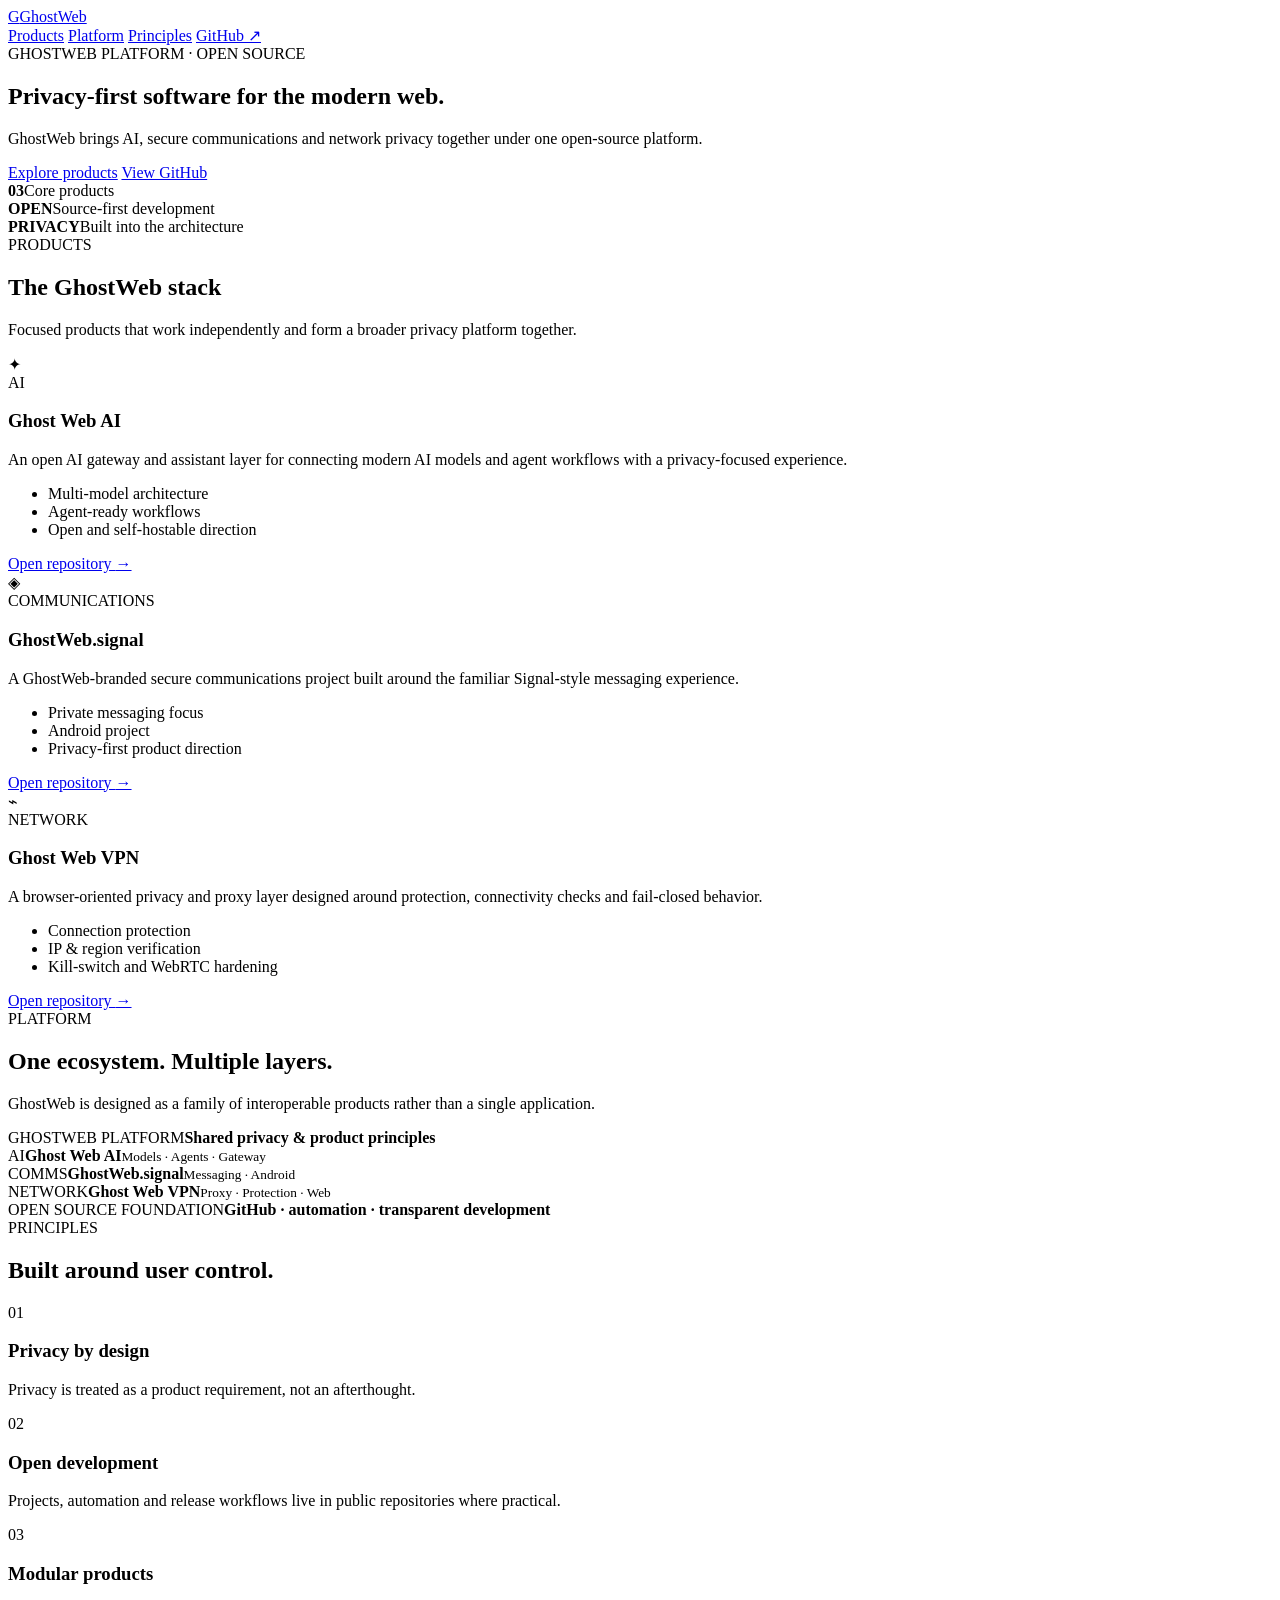
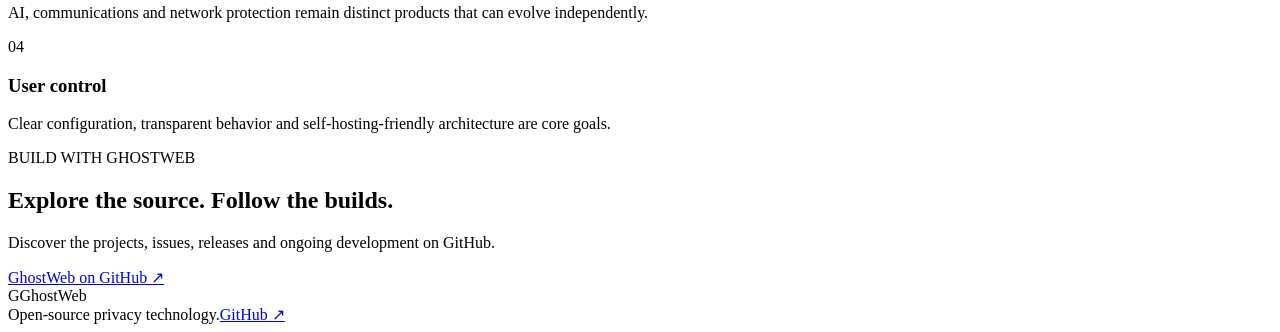
==== index.html @ 5d89473d "Create GhostWeb platform landing page" ====
<!doctype html>
<html lang="en">
<head>
  <meta charset="utf-8">
  <meta name="viewport" content="width=device-width, initial-scale=1">
  <meta name="description" content="GhostWeb — privacy-first open source software across AI, secure communications and network protection.">
  <meta name="theme-color" content="#080a0f">
  <title>GhostWeb — Privacy-first software</title>
  <link rel="stylesheet" href="styles.css">
</head>
<body>
  <header class="nav">
    <a class="brand" href="#top" aria-label="GhostWeb home"><span class="mark">G</span><span>GhostWeb</span></a>
    <nav>
      <a href="#products">Products</a>
      <a href="#platform">Platform</a>
      <a href="#principles">Principles</a>
      <a class="nav-cta" href="https://github.com/GhostWebEnterprise">GitHub ↗</a>
    </nav>
  </header>

  <main id="top">
    <section class="hero">
      <div class="eyebrow">GHOSTWEB PLATFORM · OPEN SOURCE</div>
      <h1>Privacy-first software for the <span>modern web.</span></h1>
      <p class="hero-copy">GhostWeb brings AI, secure communications and network privacy together under one open-source platform.</p>
      <div class="actions">
        <a class="button primary" href="#products">Explore products</a>
        <a class="button secondary" href="https://github.com/GhostWebEnterprise">View GitHub</a>
      </div>
      <div class="hero-grid">
        <div><strong>03</strong><span>Core products</span></div>
        <div><strong>OPEN</strong><span>Source-first development</span></div>
        <div><strong>PRIVACY</strong><span>Built into the architecture</span></div>
      </div>
    </section>

    <section id="products" class="section">
      <div class="section-head"><div><div class="eyebrow">PRODUCTS</div><h2>The GhostWeb stack</h2></div><p>Focused products that work independently and form a broader privacy platform together.</p></div>
      <div class="cards">
        <article class="card ai">
          <div class="icon">✦</div><div class="tag">AI</div>
          <h3>Ghost Web AI</h3>
          <p>An open AI gateway and assistant layer for connecting modern AI models and agent workflows with a privacy-focused experience.</p>
          <ul><li>Multi-model architecture</li><li>Agent-ready workflows</li><li>Open and self-hostable direction</li></ul>
          <a href="https://github.com/GhostWebEnterprise/ghost-web-ai">Open repository <span>→</span></a>
        </article>
        <article class="card signal">
          <div class="icon">◈</div><div class="tag">COMMUNICATIONS</div>
          <h3>GhostWeb.signal</h3>
          <p>A GhostWeb-branded secure communications project built around the familiar Signal-style messaging experience.</p>
          <ul><li>Private messaging focus</li><li>Android project</li><li>Privacy-first product direction</li></ul>
          <a href="https://github.com/GhostWebEnterprise/ghostweb.signal">Open repository <span>→</span></a>
        </article>
        <article class="card vpn">
          <div class="icon">⌁</div><div class="tag">NETWORK</div>
          <h3>Ghost Web VPN</h3>
          <p>A browser-oriented privacy and proxy layer designed around protection, connectivity checks and fail-closed behavior.</p>
          <ul><li>Connection protection</li><li>IP & region verification</li><li>Kill-switch and WebRTC hardening</li></ul>
          <a href="https://github.com/GhostWebEnterprise/ghost-web-vpn">Open repository <span>→</span></a>
        </article>
      </div>
    </section>

    <section id="platform" class="section platform">
      <div class="section-head"><div><div class="eyebrow">PLATFORM</div><h2>One ecosystem. Multiple layers.</h2></div><p>GhostWeb is designed as a family of interoperable products rather than a single application.</p></div>
      <div class="architecture">
        <div class="layer top"><span>GHOSTWEB PLATFORM</span><b>Shared privacy & product principles</b></div>
        <div class="connector"></div>
        <div class="layer-row">
          <div class="layer"><span>AI</span><b>Ghost Web AI</b><small>Models · Agents · Gateway</small></div>
          <div class="layer"><span>COMMS</span><b>GhostWeb.signal</b><small>Messaging · Android</small></div>
          <div class="layer"><span>NETWORK</span><b>Ghost Web VPN</b><small>Proxy · Protection · Web</small></div>
        </div>
        <div class="connector"></div>
        <div class="foundation"><span>OPEN SOURCE FOUNDATION</span><b>GitHub · automation · transparent development</b></div>
      </div>
    </section>

    <section id="principles" class="section principles">
      <div class="section-head"><div><div class="eyebrow">PRINCIPLES</div><h2>Built around user control.</h2></div></div>
      <div class="principle-grid">
        <div><span>01</span><h3>Privacy by design</h3><p>Privacy is treated as a product requirement, not an afterthought.</p></div>
        <div><span>02</span><h3>Open development</h3><p>Projects, automation and release workflows live in public repositories where practical.</p></div>
        <div><span>03</span><h3>Modular products</h3><p>AI, communications and network protection remain distinct products that can evolve independently.</p></div>
        <div><span>04</span><h3>User control</h3><p>Clear configuration, transparent behavior and self-hosting-friendly architecture are core goals.</p></div>
      </div>
    </section>

    <section class="cta">
      <div><div class="eyebrow">BUILD WITH GHOSTWEB</div><h2>Explore the source. Follow the builds.</h2><p>Discover the projects, issues, releases and ongoing development on GitHub.</p></div>
      <a class="button primary" href="https://github.com/GhostWebEnterprise">GhostWeb on GitHub ↗</a>
    </section>
  </main>

  <footer><div class="brand"><span class="mark">G</span><span>GhostWeb</span></div><span>Open-source privacy technology.</span><a href="https://github.com/GhostWebEnterprise">GitHub ↗</a></footer>
  <script src="app.js"></script>
</body>
</html>
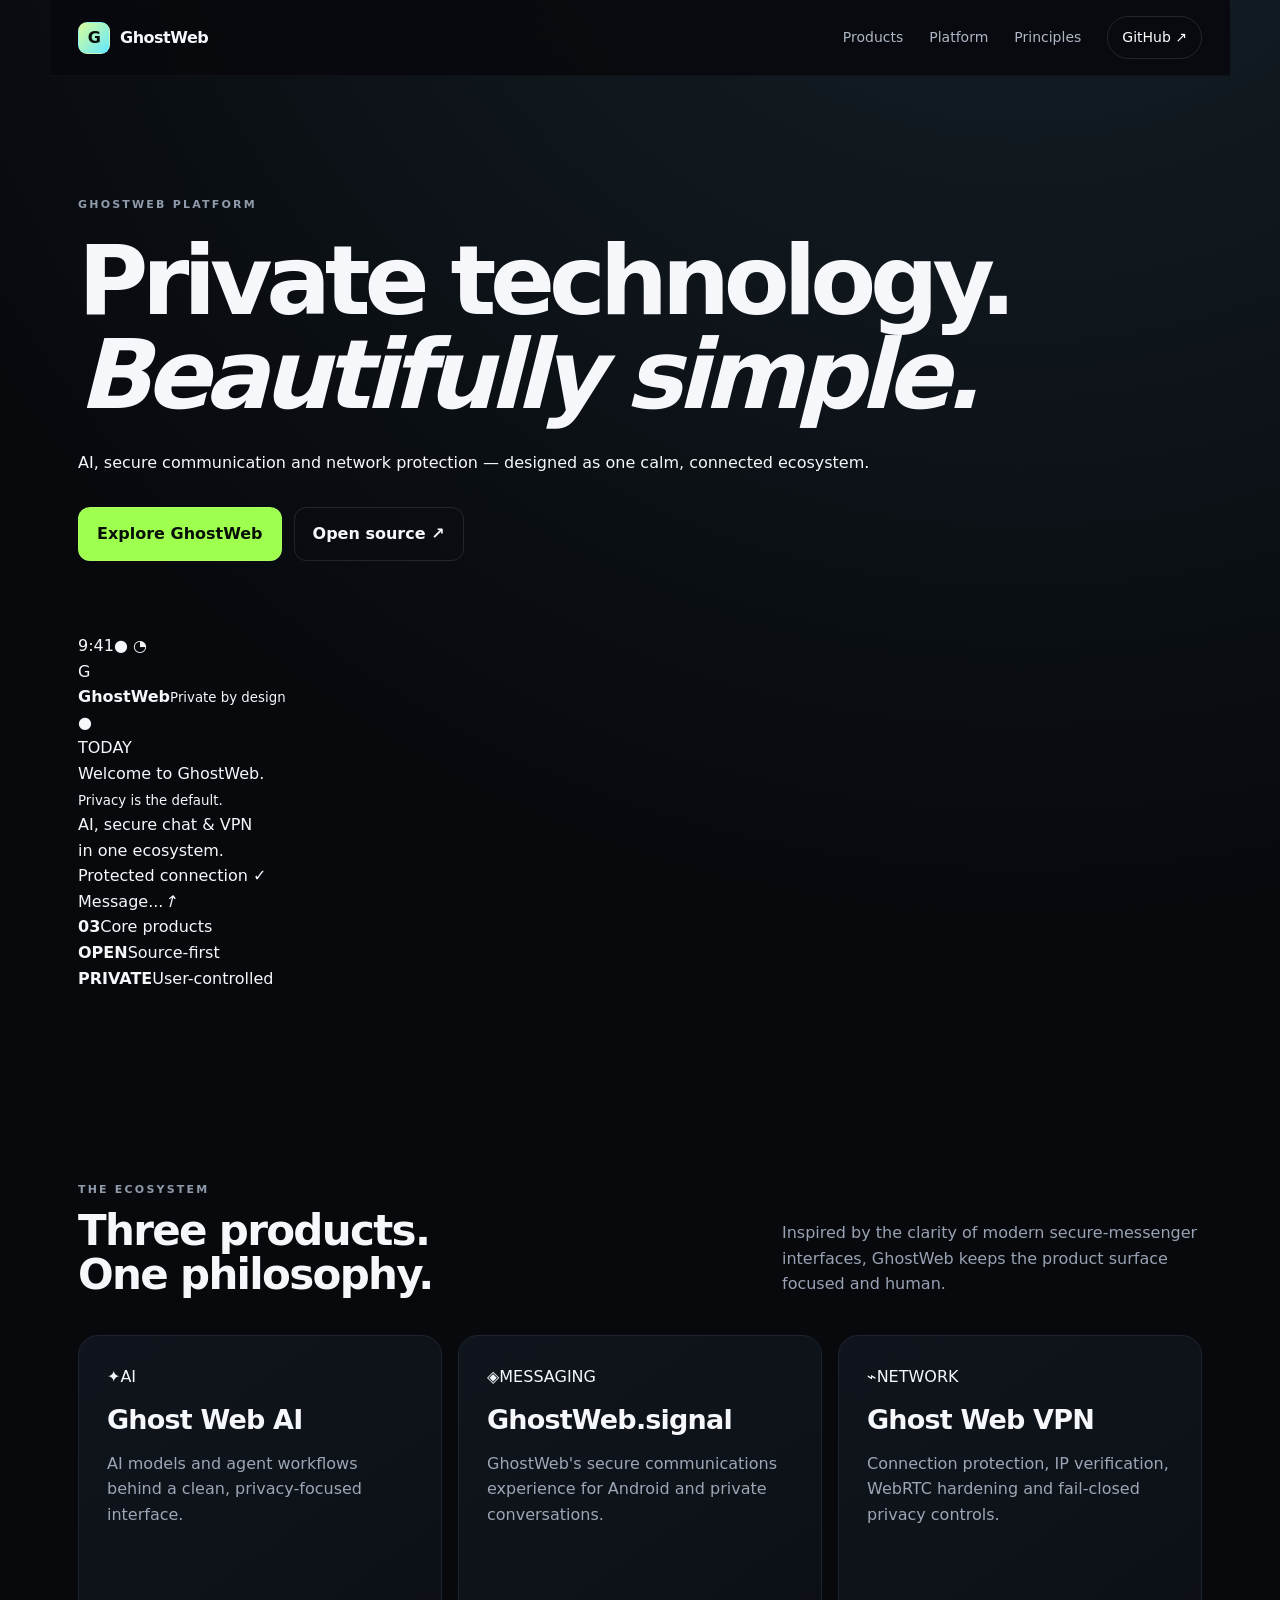
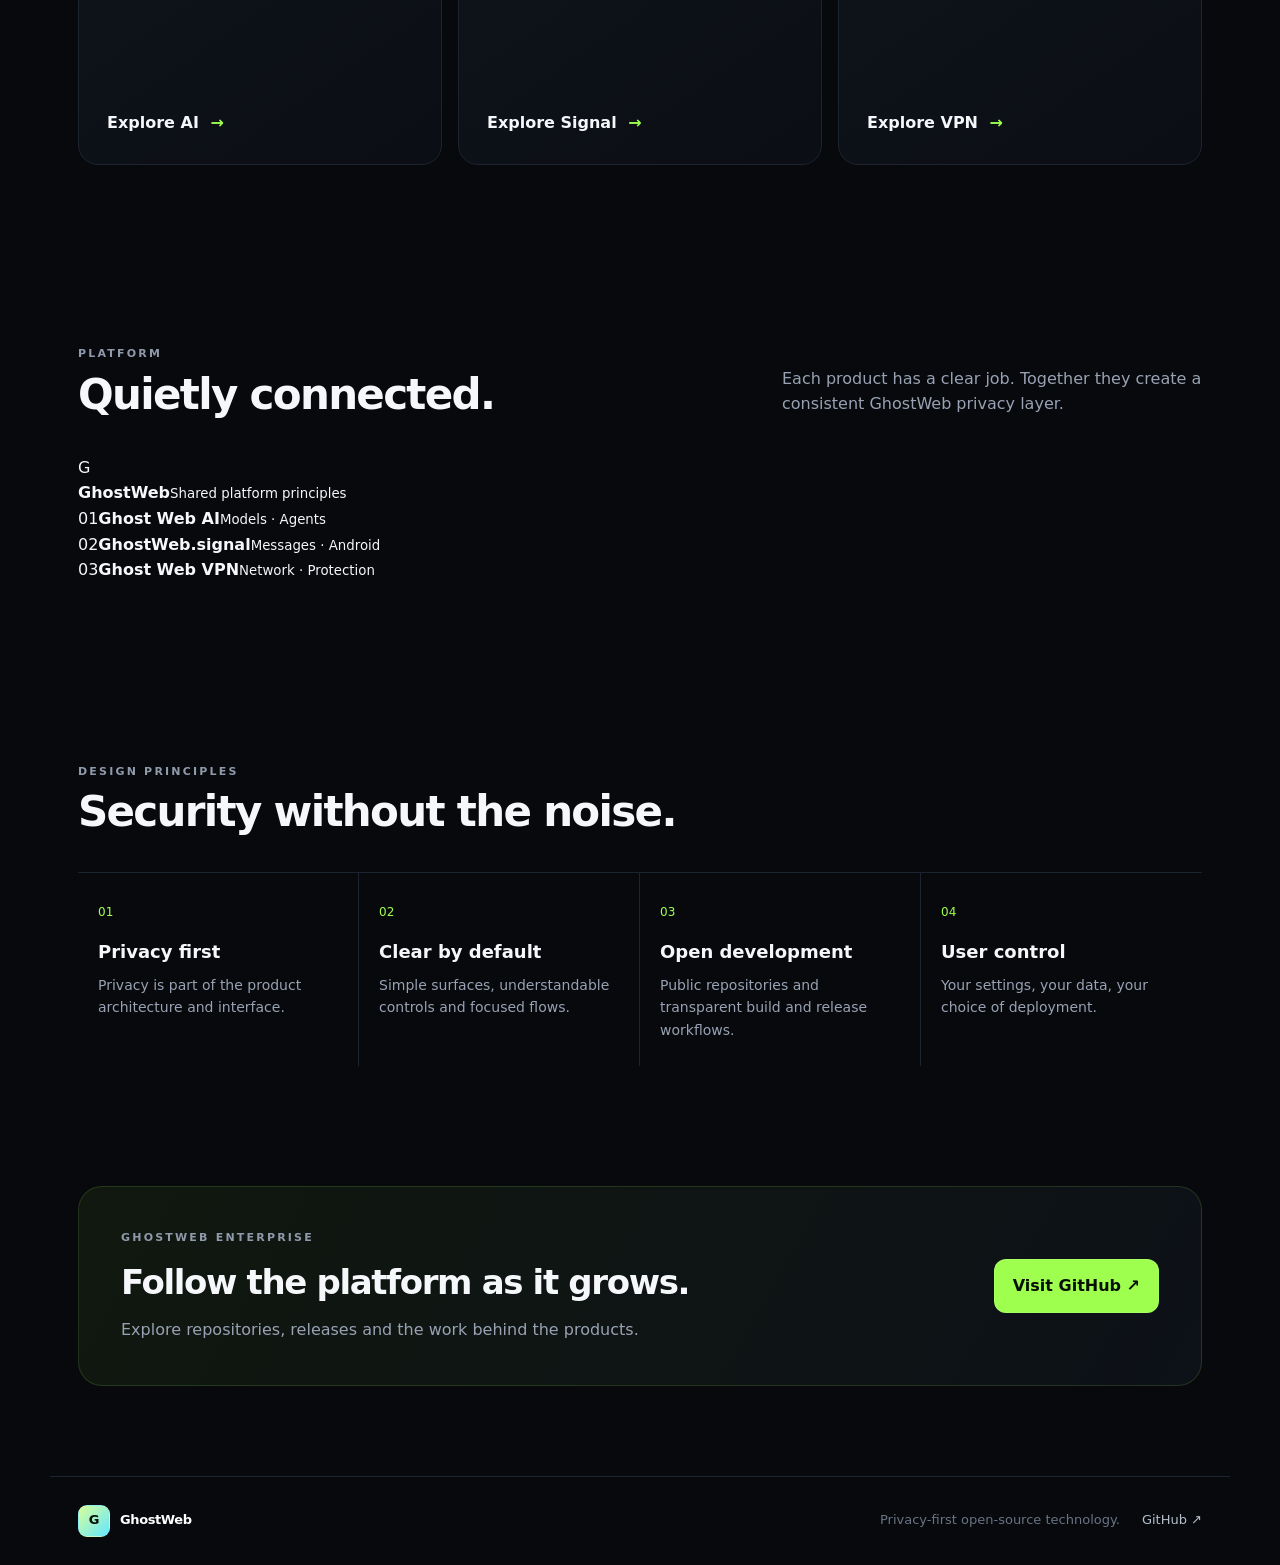
==== commit 6bc6b8fd: "Redesign GhostWeb site with Photon-inspired messenger aesthetic" ====
--- a/index.html
+++ b/index.html
@@ -1,99 +1,27 @@
 <!doctype html>
 <html lang="en">
 <head>
-  <meta charset="utf-8">
-  <meta name="viewport" content="width=device-width, initial-scale=1">
-  <meta name="description" content="GhostWeb — privacy-first open source software across AI, secure communications and network protection.">
-  <meta name="theme-color" content="#080a0f">
-  <title>GhostWeb — Privacy-first software</title>
-  <link rel="stylesheet" href="styles.css">
+<meta charset="utf-8"><meta name="viewport" content="width=device-width,initial-scale=1">
+<meta name="description" content="GhostWeb — a privacy-first platform for AI, secure communications and network protection.">
+<meta name="theme-color" content="#08080c"><title>GhostWeb — Privacy, connected.</title><link rel="stylesheet" href="styles.css">
 </head>
 <body>
-  <header class="nav">
-    <a class="brand" href="#top" aria-label="GhostWeb home"><span class="mark">G</span><span>GhostWeb</span></a>
-    <nav>
-      <a href="#products">Products</a>
-      <a href="#platform">Platform</a>
-      <a href="#principles">Principles</a>
-      <a class="nav-cta" href="https://github.com/GhostWebEnterprise">GitHub ↗</a>
-    </nav>
-  </header>
-
-  <main id="top">
-    <section class="hero">
-      <div class="eyebrow">GHOSTWEB PLATFORM · OPEN SOURCE</div>
-      <h1>Privacy-first software for the <span>modern web.</span></h1>
-      <p class="hero-copy">GhostWeb brings AI, secure communications and network privacy together under one open-source platform.</p>
-      <div class="actions">
-        <a class="button primary" href="#products">Explore products</a>
-        <a class="button secondary" href="https://github.com/GhostWebEnterprise">View GitHub</a>
-      </div>
-      <div class="hero-grid">
-        <div><strong>03</strong><span>Core products</span></div>
-        <div><strong>OPEN</strong><span>Source-first development</span></div>
-        <div><strong>PRIVACY</strong><span>Built into the architecture</span></div>
-      </div>
-    </section>
-
-    <section id="products" class="section">
-      <div class="section-head"><div><div class="eyebrow">PRODUCTS</div><h2>The GhostWeb stack</h2></div><p>Focused products that work independently and form a broader privacy platform together.</p></div>
-      <div class="cards">
-        <article class="card ai">
-          <div class="icon">✦</div><div class="tag">AI</div>
-          <h3>Ghost Web AI</h3>
-          <p>An open AI gateway and assistant layer for connecting modern AI models and agent workflows with a privacy-focused experience.</p>
-          <ul><li>Multi-model architecture</li><li>Agent-ready workflows</li><li>Open and self-hostable direction</li></ul>
-          <a href="https://github.com/GhostWebEnterprise/ghost-web-ai">Open repository <span>→</span></a>
-        </article>
-        <article class="card signal">
-          <div class="icon">◈</div><div class="tag">COMMUNICATIONS</div>
-          <h3>GhostWeb.signal</h3>
-          <p>A GhostWeb-branded secure communications project built around the familiar Signal-style messaging experience.</p>
-          <ul><li>Private messaging focus</li><li>Android project</li><li>Privacy-first product direction</li></ul>
-          <a href="https://github.com/GhostWebEnterprise/ghostweb.signal">Open repository <span>→</span></a>
-        </article>
-        <article class="card vpn">
-          <div class="icon">⌁</div><div class="tag">NETWORK</div>
-          <h3>Ghost Web VPN</h3>
-          <p>A browser-oriented privacy and proxy layer designed around protection, connectivity checks and fail-closed behavior.</p>
-          <ul><li>Connection protection</li><li>IP & region verification</li><li>Kill-switch and WebRTC hardening</li></ul>
-          <a href="https://github.com/GhostWebEnterprise/ghost-web-vpn">Open repository <span>→</span></a>
-        </article>
-      </div>
-    </section>
-
-    <section id="platform" class="section platform">
-      <div class="section-head"><div><div class="eyebrow">PLATFORM</div><h2>One ecosystem. Multiple layers.</h2></div><p>GhostWeb is designed as a family of interoperable products rather than a single application.</p></div>
-      <div class="architecture">
-        <div class="layer top"><span>GHOSTWEB PLATFORM</span><b>Shared privacy & product principles</b></div>
-        <div class="connector"></div>
-        <div class="layer-row">
-          <div class="layer"><span>AI</span><b>Ghost Web AI</b><small>Models · Agents · Gateway</small></div>
-          <div class="layer"><span>COMMS</span><b>GhostWeb.signal</b><small>Messaging · Android</small></div>
-          <div class="layer"><span>NETWORK</span><b>Ghost Web VPN</b><small>Proxy · Protection · Web</small></div>
-        </div>
-        <div class="connector"></div>
-        <div class="foundation"><span>OPEN SOURCE FOUNDATION</span><b>GitHub · automation · transparent development</b></div>
-      </div>
-    </section>
-
-    <section id="principles" class="section principles">
-      <div class="section-head"><div><div class="eyebrow">PRINCIPLES</div><h2>Built around user control.</h2></div></div>
-      <div class="principle-grid">
-        <div><span>01</span><h3>Privacy by design</h3><p>Privacy is treated as a product requirement, not an afterthought.</p></div>
-        <div><span>02</span><h3>Open development</h3><p>Projects, automation and release workflows live in public repositories where practical.</p></div>
-        <div><span>03</span><h3>Modular products</h3><p>AI, communications and network protection remain distinct products that can evolve independently.</p></div>
-        <div><span>04</span><h3>User control</h3><p>Clear configuration, transparent behavior and self-hosting-friendly architecture are core goals.</p></div>
-      </div>
-    </section>
-
-    <section class="cta">
-      <div><div class="eyebrow">BUILD WITH GHOSTWEB</div><h2>Explore the source. Follow the builds.</h2><p>Discover the projects, issues, releases and ongoing development on GitHub.</p></div>
-      <a class="button primary" href="https://github.com/GhostWebEnterprise">GhostWeb on GitHub ↗</a>
-    </section>
-  </main>
-
-  <footer><div class="brand"><span class="mark">G</span><span>GhostWeb</span></div><span>Open-source privacy technology.</span><a href="https://github.com/GhostWebEnterprise">GitHub ↗</a></footer>
-  <script src="app.js"></script>
-</body>
-</html>+<header class="nav"><a class="brand" href="#top"><span class="mark">G</span><span>GhostWeb</span></a><nav><a href="#products">Products</a><a href="#platform">Platform</a><a href="#principles">Principles</a><a class="nav-cta" href="https://github.com/GhostWebEnterprise">GitHub ↗</a></nav></header>
+<main id="top">
+<section class="hero">
+<div class="hero-copy-wrap"><div class="eyebrow">GHOSTWEB PLATFORM</div><h1>Private technology.<br><em>Beautifully simple.</em></h1><p>AI, secure communication and network protection — designed as one calm, connected ecosystem.</p><div class="actions"><a class="button primary" href="#products">Explore GhostWeb</a><a class="button ghost" href="https://github.com/GhostWebEnterprise">Open source ↗</a></div></div>
+<div class="phone-scene" aria-label="GhostWeb product preview"><div class="glow"></div><div class="phone"><div class="phone-top"><span>9:41</span><span>● ◔</span></div><div class="profile"><div class="avatar">G</div><div><b>GhostWeb</b><small>Private by design</small></div><span class="online">●</span></div><div class="chat-label">TODAY</div><div class="bubble incoming">Welcome to GhostWeb.<br><small>Privacy is the default.</small></div><div class="bubble outgoing">AI, secure chat & VPN<br>in one ecosystem.</div><div class="bubble incoming compact">Protected connection <b>✓</b></div><div class="composer"><span>Message...</span><i>↑</i></div></div></div>
+<div class="hero-metrics"><div><b>03</b><span>Core products</span></div><div><b>OPEN</b><span>Source-first</span></div><div><b>PRIVATE</b><span>User-controlled</span></div></div>
+</section>
+<section id="products" class="section"><div class="section-head"><div><div class="eyebrow">THE ECOSYSTEM</div><h2>Three products.<br>One philosophy.</h2></div><p>Inspired by the clarity of modern secure-messenger interfaces, GhostWeb keeps the product surface focused and human.</p></div>
+<div class="cards">
+<article class="card"><div class="card-top"><span class="product-icon ai">✦</span><span class="status">AI</span></div><h3>Ghost Web AI</h3><p>AI models and agent workflows behind a clean, privacy-focused interface.</p><a href="https://github.com/GhostWebEnterprise/ghost-web-ai">Explore AI <span>→</span></a></article>
+<article class="card"><div class="card-top"><span class="product-icon signal">◈</span><span class="status">MESSAGING</span></div><h3>GhostWeb.signal</h3><p>GhostWeb's secure communications experience for Android and private conversations.</p><a href="https://github.com/GhostWebEnterprise/ghostweb.signal">Explore Signal <span>→</span></a></article>
+<article class="card"><div class="card-top"><span class="product-icon vpn">⌁</span><span class="status">NETWORK</span></div><h3>Ghost Web VPN</h3><p>Connection protection, IP verification, WebRTC hardening and fail-closed privacy controls.</p><a href="https://github.com/GhostWebEnterprise/ghost-web-vpn">Explore VPN <span>→</span></a></article>
+</div></section>
+<section id="platform" class="section platform"><div class="section-head"><div><div class="eyebrow">PLATFORM</div><h2>Quietly connected.</h2></div><p>Each product has a clear job. Together they create a consistent GhostWeb privacy layer.</p></div>
+<div class="platform-board"><div class="platform-core"><span class="core-mark">G</span><div><b>GhostWeb</b><small>Shared platform principles</small></div></div><div class="platform-lines"><div></div><div></div><div></div></div><div class="platform-products"><div><span>01</span><b>Ghost Web AI</b><small>Models · Agents</small></div><div><span>02</span><b>GhostWeb.signal</b><small>Messages · Android</small></div><div><span>03</span><b>Ghost Web VPN</b><small>Network · Protection</small></div></div></div></section>
+<section id="principles" class="section principles"><div class="section-head"><div><div class="eyebrow">DESIGN PRINCIPLES</div><h2>Security without the noise.</h2></div></div><div class="principle-grid"><div><span>01</span><h3>Privacy first</h3><p>Privacy is part of the product architecture and interface.</p></div><div><span>02</span><h3>Clear by default</h3><p>Simple surfaces, understandable controls and focused flows.</p></div><div><span>03</span><h3>Open development</h3><p>Public repositories and transparent build and release workflows.</p></div><div><span>04</span><h3>User control</h3><p>Your settings, your data, your choice of deployment.</p></div></div></section>
+<section class="cta"><div><div class="eyebrow">GHOSTWEB ENTERPRISE</div><h2>Follow the platform as it grows.</h2><p>Explore repositories, releases and the work behind the products.</p></div><a class="button primary" href="https://github.com/GhostWebEnterprise">Visit GitHub ↗</a></section>
+</main><footer><div class="brand"><span class="mark">G</span><span>GhostWeb</span></div><span>Privacy-first open-source technology.</span><a href="https://github.com/GhostWebEnterprise">GitHub ↗</a></footer><script src="app.js"></script>
+</body></html>
--- a/styles.css
+++ b/styles.css
@@ -0,0 +1 @@
+:root{--bg:#07090d;--panel:#0d1118;--line:#1c2430;--text:#f5f7fb;--muted:#98a2b3;--accent:#9eff4f;--accent2:#62d7ff}*{box-sizing:border-box}html{scroll-behavior:smooth}body{margin:0;background:radial-gradient(circle at 80% -10%,#17232b 0,transparent 34%),var(--bg);color:var(--text);font:16px/1.6 Inter,ui-sans-serif,system-ui,-apple-system,BlinkMacSystemFont,"Segoe UI",sans-serif}a{color:inherit;text-decoration:none}.nav{height:76px;display:flex;align-items:center;justify-content:space-between;max-width:1180px;margin:auto;padding:0 28px;position:sticky;top:0;z-index:10;background:#07090ddd;backdrop-filter:blur(18px);border-bottom:1px solid #ffffff08}.brand{display:flex;align-items:center;gap:10px;font-weight:800;letter-spacing:-.03em}.mark{width:32px;height:32px;display:grid;place-items:center;border:1px solid #ffffff22;border-radius:9px;background:linear-gradient(135deg,#d8ff9b,#63e6ff);color:#08100b;font-weight:900}nav{display:flex;gap:26px;align-items:center;font-size:14px;color:#aeb7c5}nav a:hover{color:#fff}.nav-cta{border:1px solid #ffffff1c;padding:9px 14px;border-radius:999px;color:#fff}.hero{max-width:1180px;margin:auto;padding:120px 28px 100px}.eyebrow{font-size:11px;letter-spacing:.2em;color:#8f9aaa;font-weight:800}.hero h1{font-size:clamp(52px,8vw,96px);line-height:.98;letter-spacing:-.065em;max-width:950px;margin:20px 0 28px}.hero h1 span{color:var(--accent)}.hero-copy{font-size:20px;color:var(--muted);max-width:680px}.actions{display:flex;gap:12px;margin:32px 0 72px;flex-wrap:wrap}.button{display:inline-flex;padding:13px 18px;border-radius:12px;font-weight:750;border:1px solid #ffffff1b}.primary{background:var(--accent);color:#071006}.secondary{background:#ffffff08}.hero-grid{display:grid;grid-template-columns:repeat(3,1fr);max-width:760px;border-top:1px solid var(--line);padding-top:22px}.hero-grid div{display:flex;flex-direction:column}.hero-grid strong{font-size:18px}.hero-grid span{color:#778191;font-size:12px;margin-top:3px}.section{max-width:1180px;margin:auto;padding:90px 28px}.section-head{display:flex;justify-content:space-between;gap:40px;align-items:end;margin-bottom:38px}.section-head h2{font-size:42px;line-height:1.05;letter-spacing:-.04em;margin:10px 0 0}.section-head p{color:var(--muted);max-width:420px;margin:0}.cards{display:grid;grid-template-columns:repeat(3,1fr);gap:16px}.card{padding:28px;border:1px solid var(--line);background:linear-gradient(145deg,#10151d,#0b0e14);border-radius:20px;min-height:430px;display:flex;flex-direction:column}.icon{font-size:25px;margin-bottom:30px}.tag{font-size:10px;letter-spacing:.16em;color:#798594;font-weight:800}.card h3{font-size:27px;margin:8px 0 10px;letter-spacing:-.03em}.card p{color:#9ca6b5;margin:0 0 20px}.card ul{padding-left:18px;color:#b6bfca;font-size:14px}.card li{margin:7px 0}.card a{margin-top:auto;font-weight:750}.card a span{color:var(--accent);margin-left:6px}.architecture{border:1px solid var(--line);border-radius:24px;padding:34px;background:#0a0d12}.layer,.foundation,.layer.top{border:1px solid #ffffff12;background:#10151d;border-radius:16px;padding:20px;display:flex;flex-direction:column}.layer.top{text-align:center;border-color:#9eff4f33;background:#101710}.layer span,.foundation span{font-size:10px;letter-spacing:.18em;color:#8793a3;font-weight:800}.layer b,.foundation b{margin-top:5px}.layer small{color:#7f8998;margin-top:5px}.connector{height:25px;border-left:1px dashed #394451;margin-left:50%}.layer-row{display:grid;grid-template-columns:repeat(3,1fr);gap:14px}.foundation{text-align:center}.principle-grid{display:grid;grid-template-columns:repeat(4,1fr);border-top:1px solid var(--line)}.principle-grid div{padding:25px 20px;border-right:1px solid var(--line)}.principle-grid div:last-child{border-right:0}.principle-grid span{color:var(--accent);font-size:12px}.principle-grid h3{font-size:18px;margin:14px 0 7px}.principle-grid p{color:var(--muted);font-size:14px;margin:0}.cta{max-width:1124px;margin:30px auto 90px;padding:42px;border:1px solid #9eff4f25;border-radius:24px;background:linear-gradient(120deg,#10180f,#0d1118);display:flex;align-items:center;justify-content:space-between;gap:30px}.cta h2{font-size:34px;letter-spacing:-.04em;margin:8px 0}.cta p{color:var(--muted);margin:0}footer{max-width:1180px;margin:auto;padding:28px;border-top:1px solid var(--line);display:flex;gap:22px;align-items:center;color:#697484;font-size:13px}footer .brand{color:#fff;margin-right:auto}footer a{color:#b5bfcb}@media(max-width:800px){nav a:not(.nav-cta){display:none}.hero{padding-top:85px}.hero h1{font-size:56px}.hero-grid,.cards,.layer-row,.principle-grid{grid-template-columns:1fr}.section-head,.cta{display:block}.section-head p{margin-top:18px}.principle-grid div{border-right:0;border-bottom:1px solid var(--line)}.cta .button{margin-top:25px}footer{flex-wrap:wrap}}
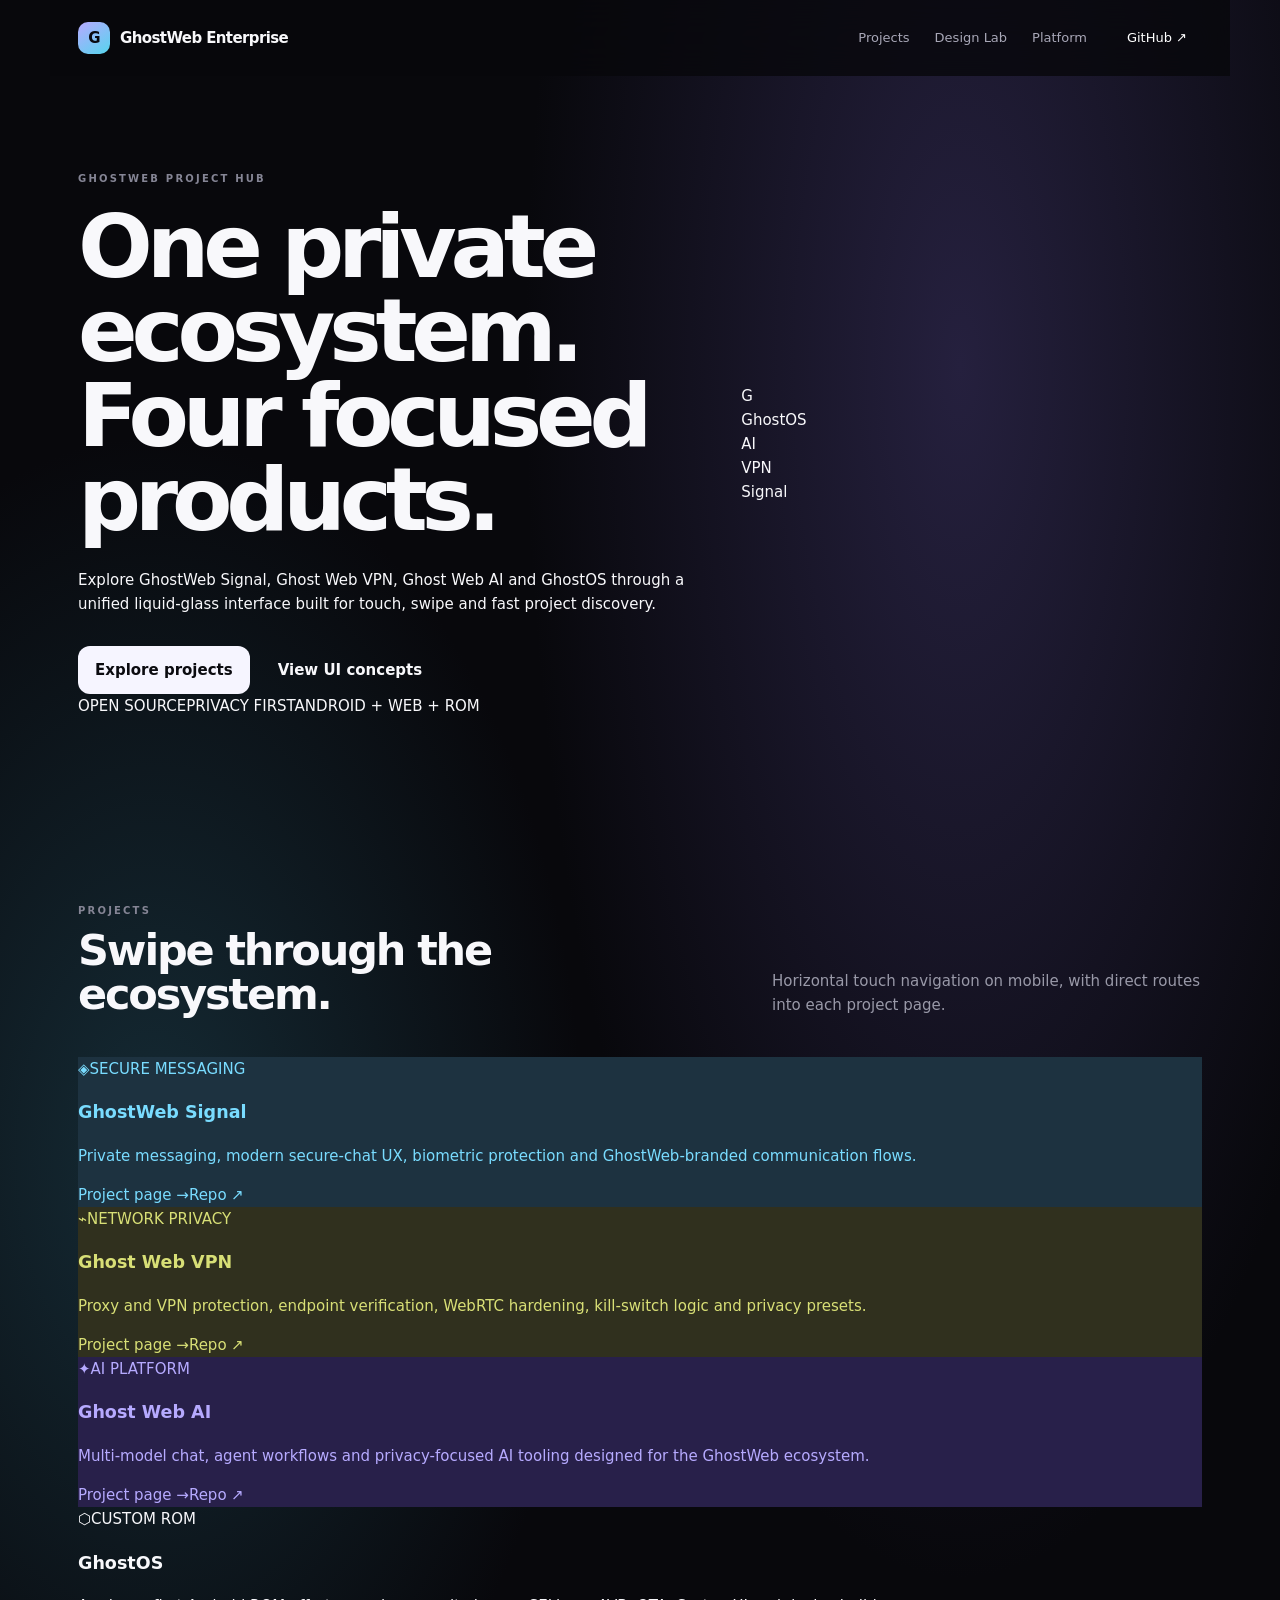
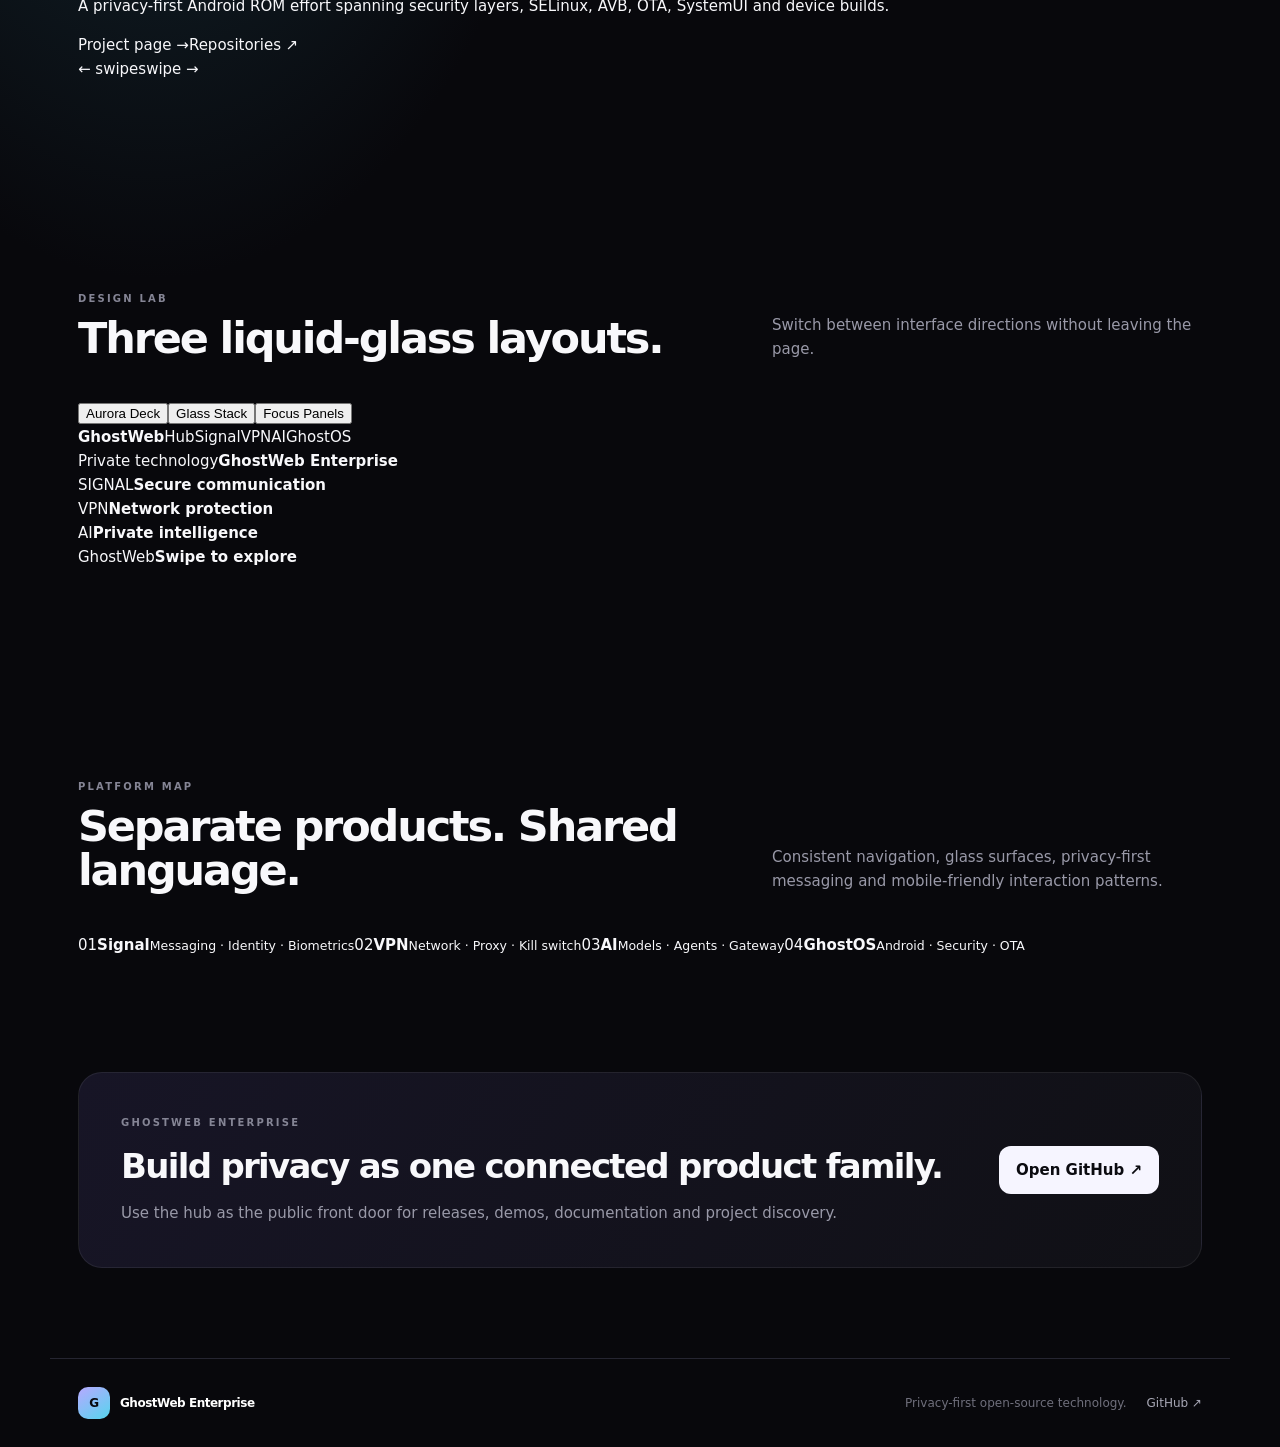
==== commit 1c35dc73: "Redesign GhostWeb project hub with liquid glass UI" ====
--- a/index.html
+++ b/index.html
@@ -2,26 +2,38 @@
 <html lang="en">
 <head>
 <meta charset="utf-8"><meta name="viewport" content="width=device-width,initial-scale=1">
-<meta name="description" content="GhostWeb — a privacy-first platform for AI, secure communications and network protection.">
-<meta name="theme-color" content="#08080c"><title>GhostWeb — Privacy, connected.</title><link rel="stylesheet" href="styles.css">
+<meta name="description" content="GhostWeb Enterprise — project hub for GhostWeb Signal, VPN, AI and GhostOS.">
+<meta name="theme-color" content="#071016"><title>GhostWeb Enterprise — Project Hub</title><link rel="stylesheet" href="styles.css">
 </head>
 <body>
-<header class="nav"><a class="brand" href="#top"><span class="mark">G</span><span>GhostWeb</span></a><nav><a href="#products">Products</a><a href="#platform">Platform</a><a href="#principles">Principles</a><a class="nav-cta" href="https://github.com/GhostWebEnterprise">GitHub ↗</a></nav></header>
+<div class="ambient ambient-a"></div><div class="ambient ambient-b"></div>
+<header class="nav glass"><a class="brand" href="#top"><span class="mark">G</span><span>GhostWeb Enterprise</span></a><nav><a href="#projects">Projects</a><a href="#design-lab">Design Lab</a><a href="#platform">Platform</a><a class="nav-cta" href="https://github.com/GhostWebEnterprise">GitHub ↗</a></nav></header>
 <main id="top">
-<section class="hero">
-<div class="hero-copy-wrap"><div class="eyebrow">GHOSTWEB PLATFORM</div><h1>Private technology.<br><em>Beautifully simple.</em></h1><p>AI, secure communication and network protection — designed as one calm, connected ecosystem.</p><div class="actions"><a class="button primary" href="#products">Explore GhostWeb</a><a class="button ghost" href="https://github.com/GhostWebEnterprise">Open source ↗</a></div></div>
-<div class="phone-scene" aria-label="GhostWeb product preview"><div class="glow"></div><div class="phone"><div class="phone-top"><span>9:41</span><span>● ◔</span></div><div class="profile"><div class="avatar">G</div><div><b>GhostWeb</b><small>Private by design</small></div><span class="online">●</span></div><div class="chat-label">TODAY</div><div class="bubble incoming">Welcome to GhostWeb.<br><small>Privacy is the default.</small></div><div class="bubble outgoing">AI, secure chat & VPN<br>in one ecosystem.</div><div class="bubble incoming compact">Protected connection <b>✓</b></div><div class="composer"><span>Message...</span><i>↑</i></div></div></div>
-<div class="hero-metrics"><div><b>03</b><span>Core products</span></div><div><b>OPEN</b><span>Source-first</span></div><div><b>PRIVATE</b><span>User-controlled</span></div></div>
+<section class="hero shell">
+<div class="hero-copy"><div class="eyebrow">GHOSTWEB PROJECT HUB</div><h1>One private ecosystem.<br><span>Four focused products.</span></h1><p>Explore GhostWeb Signal, Ghost Web VPN, Ghost Web AI and GhostOS through a unified liquid-glass interface built for touch, swipe and fast project discovery.</p><div class="actions"><a class="button primary" href="#projects">Explore projects</a><a class="button glass-button" href="#design-lab">View UI concepts</a></div><div class="hero-meta"><span>OPEN SOURCE</span><span>PRIVACY FIRST</span><span>ANDROID + WEB + ROM</span></div></div>
+<div class="hero-orbit glass-card"><div class="orbital-icon">G</div><div class="orbit-label top">GhostOS</div><div class="orbit-label right">AI</div><div class="orbit-label bottom">VPN</div><div class="orbit-label left">Signal</div><div class="pulse one"></div><div class="pulse two"></div></div>
 </section>
-<section id="products" class="section"><div class="section-head"><div><div class="eyebrow">THE ECOSYSTEM</div><h2>Three products.<br>One philosophy.</h2></div><p>Inspired by the clarity of modern secure-messenger interfaces, GhostWeb keeps the product surface focused and human.</p></div>
-<div class="cards">
-<article class="card"><div class="card-top"><span class="product-icon ai">✦</span><span class="status">AI</span></div><h3>Ghost Web AI</h3><p>AI models and agent workflows behind a clean, privacy-focused interface.</p><a href="https://github.com/GhostWebEnterprise/ghost-web-ai">Explore AI <span>→</span></a></article>
-<article class="card"><div class="card-top"><span class="product-icon signal">◈</span><span class="status">MESSAGING</span></div><h3>GhostWeb.signal</h3><p>GhostWeb's secure communications experience for Android and private conversations.</p><a href="https://github.com/GhostWebEnterprise/ghostweb.signal">Explore Signal <span>→</span></a></article>
-<article class="card"><div class="card-top"><span class="product-icon vpn">⌁</span><span class="status">NETWORK</span></div><h3>Ghost Web VPN</h3><p>Connection protection, IP verification, WebRTC hardening and fail-closed privacy controls.</p><a href="https://github.com/GhostWebEnterprise/ghost-web-vpn">Explore VPN <span>→</span></a></article>
-</div></section>
-<section id="platform" class="section platform"><div class="section-head"><div><div class="eyebrow">PLATFORM</div><h2>Quietly connected.</h2></div><p>Each product has a clear job. Together they create a consistent GhostWeb privacy layer.</p></div>
-<div class="platform-board"><div class="platform-core"><span class="core-mark">G</span><div><b>GhostWeb</b><small>Shared platform principles</small></div></div><div class="platform-lines"><div></div><div></div><div></div></div><div class="platform-products"><div><span>01</span><b>Ghost Web AI</b><small>Models · Agents</small></div><div><span>02</span><b>GhostWeb.signal</b><small>Messages · Android</small></div><div><span>03</span><b>Ghost Web VPN</b><small>Network · Protection</small></div></div></div></section>
-<section id="principles" class="section principles"><div class="section-head"><div><div class="eyebrow">DESIGN PRINCIPLES</div><h2>Security without the noise.</h2></div></div><div class="principle-grid"><div><span>01</span><h3>Privacy first</h3><p>Privacy is part of the product architecture and interface.</p></div><div><span>02</span><h3>Clear by default</h3><p>Simple surfaces, understandable controls and focused flows.</p></div><div><span>03</span><h3>Open development</h3><p>Public repositories and transparent build and release workflows.</p></div><div><span>04</span><h3>User control</h3><p>Your settings, your data, your choice of deployment.</p></div></div></section>
-<section class="cta"><div><div class="eyebrow">GHOSTWEB ENTERPRISE</div><h2>Follow the platform as it grows.</h2><p>Explore repositories, releases and the work behind the products.</p></div><a class="button primary" href="https://github.com/GhostWebEnterprise">Visit GitHub ↗</a></section>
-</main><footer><div class="brand"><span class="mark">G</span><span>GhostWeb</span></div><span>Privacy-first open-source technology.</span><a href="https://github.com/GhostWebEnterprise">GitHub ↗</a></footer><script src="app.js"></script>
-</body></html>+<section id="projects" class="section shell"><div class="section-head"><div><div class="eyebrow">PROJECTS</div><h2>Swipe through the ecosystem.</h2></div><p>Horizontal touch navigation on mobile, with direct routes into each project page.</p></div>
+<div class="project-rail" data-swipe>
+<article class="project-card glass-card signal"><div class="project-top"><span class="project-icon">◈</span><span class="chip">SECURE MESSAGING</span></div><h3>GhostWeb Signal</h3><p>Private messaging, modern secure-chat UX, biometric protection and GhostWeb-branded communication flows.</p><div class="project-links"><a href="signal.html">Project page →</a><a href="https://github.com/GhostWebEnterprise/ghostweb.signal">Repo ↗</a></div></article>
+<article class="project-card glass-card vpn"><div class="project-top"><span class="project-icon">⌁</span><span class="chip">NETWORK PRIVACY</span></div><h3>Ghost Web VPN</h3><p>Proxy and VPN protection, endpoint verification, WebRTC hardening, kill-switch logic and privacy presets.</p><div class="project-links"><a href="vpn.html">Project page →</a><a href="https://github.com/GhostWebEnterprise/ghost-web-vpn">Repo ↗</a></div></article>
+<article class="project-card glass-card ai"><div class="project-top"><span class="project-icon">✦</span><span class="chip">AI PLATFORM</span></div><h3>Ghost Web AI</h3><p>Multi-model chat, agent workflows and privacy-focused AI tooling designed for the GhostWeb ecosystem.</p><div class="project-links"><a href="ai.html">Project page →</a><a href="https://github.com/GhostWebEnterprise/ghost-web-ai">Repo ↗</a></div></article>
+<article class="project-card glass-card os"><div class="project-top"><span class="project-icon">⬡</span><span class="chip">CUSTOM ROM</span></div><h3>GhostOS</h3><p>A privacy-first Android ROM effort spanning security layers, SELinux, AVB, OTA, SystemUI and device builds.</p><div class="project-links"><a href="ghostos.html">Project page →</a><a href="https://github.com/GhostWebEnterprise">Repositories ↗</a></div></article>
+</div>
+<div class="rail-hint"><span>← swipe</span><span class="dots"><i class="active"></i><i></i><i></i><i></i></span><span>swipe →</span></div>
+</section>
+<section id="design-lab" class="section shell"><div class="section-head"><div><div class="eyebrow">DESIGN LAB</div><h2>Three liquid-glass layouts.</h2></div><p>Switch between interface directions without leaving the page.</p></div>
+<div class="design-switch glass"><button class="active" data-view="aurora">Aurora Deck</button><button data-view="stack">Glass Stack</button><button data-view="focus">Focus Panels</button></div>
+<div class="design-stage glass-card" id="design-stage">
+<div class="design-view active" data-panel="aurora"><div class="mini-sidebar"><b>GhostWeb</b><span>Hub</span><span>Signal</span><span>VPN</span><span>AI</span><span>GhostOS</span></div><div class="mini-main"><div class="mini-hero"><span>Private technology</span><b>GhostWeb Enterprise</b></div><div class="mini-grid"><i></i><i></i><i></i></div></div></div>
+<div class="design-view" data-panel="stack"><div class="stack-card s1"><span>SIGNAL</span><b>Secure communication</b></div><div class="stack-card s2"><span>VPN</span><b>Network protection</b></div><div class="stack-card s3"><span>AI</span><b>Private intelligence</b></div></div>
+<div class="design-view" data-panel="focus"><div class="focus-nav"><i></i><i></i><i></i><i></i></div><div class="focus-phone"><span>GhostWeb</span><b>Swipe to explore</b><div class="focus-carousel"><i></i><i></i><i></i></div></div></div>
+</div>
+</section>
+<section id="platform" class="section shell"><div class="section-head"><div><div class="eyebrow">PLATFORM MAP</div><h2>Separate products. Shared language.</h2></div><p>Consistent navigation, glass surfaces, privacy-first messaging and mobile-friendly interaction patterns.</p></div>
+<div class="platform-grid"><a class="platform-tile glass-card" href="signal.html"><span>01</span><b>Signal</b><small>Messaging · Identity · Biometrics</small></a><a class="platform-tile glass-card" href="vpn.html"><span>02</span><b>VPN</b><small>Network · Proxy · Kill switch</small></a><a class="platform-tile glass-card" href="ai.html"><span>03</span><b>AI</b><small>Models · Agents · Gateway</small></a><a class="platform-tile glass-card" href="ghostos.html"><span>04</span><b>GhostOS</b><small>Android · Security · OTA</small></a></div>
+</section>
+<section class="cta glass-card shell"><div><div class="eyebrow">GHOSTWEB ENTERPRISE</div><h2>Build privacy as one connected product family.</h2><p>Use the hub as the public front door for releases, demos, documentation and project discovery.</p></div><a class="button primary" href="https://github.com/GhostWebEnterprise">Open GitHub ↗</a></section>
+</main>
+<footer class="shell"><div class="brand"><span class="mark">G</span><span>GhostWeb Enterprise</span></div><span>Privacy-first open-source technology.</span><a href="https://github.com/GhostWebEnterprise">GitHub ↗</a></footer>
+<script src="app.js"></script></body></html>
--- a/styles.css
+++ b/styles.css
@@ -1 +1 @@
-:root{--bg:#07090d;--panel:#0d1118;--line:#1c2430;--text:#f5f7fb;--muted:#98a2b3;--accent:#9eff4f;--accent2:#62d7ff}*{box-sizing:border-box}html{scroll-behavior:smooth}body{margin:0;background:radial-gradient(circle at 80% -10%,#17232b 0,transparent 34%),var(--bg);color:var(--text);font:16px/1.6 Inter,ui-sans-serif,system-ui,-apple-system,BlinkMacSystemFont,"Segoe UI",sans-serif}a{color:inherit;text-decoration:none}.nav{height:76px;display:flex;align-items:center;justify-content:space-between;max-width:1180px;margin:auto;padding:0 28px;position:sticky;top:0;z-index:10;background:#07090ddd;backdrop-filter:blur(18px);border-bottom:1px solid #ffffff08}.brand{display:flex;align-items:center;gap:10px;font-weight:800;letter-spacing:-.03em}.mark{width:32px;height:32px;display:grid;place-items:center;border:1px solid #ffffff22;border-radius:9px;background:linear-gradient(135deg,#d8ff9b,#63e6ff);color:#08100b;font-weight:900}nav{display:flex;gap:26px;align-items:center;font-size:14px;color:#aeb7c5}nav a:hover{color:#fff}.nav-cta{border:1px solid #ffffff1c;padding:9px 14px;border-radius:999px;color:#fff}.hero{max-width:1180px;margin:auto;padding:120px 28px 100px}.eyebrow{font-size:11px;letter-spacing:.2em;color:#8f9aaa;font-weight:800}.hero h1{font-size:clamp(52px,8vw,96px);line-height:.98;letter-spacing:-.065em;max-width:950px;margin:20px 0 28px}.hero h1 span{color:var(--accent)}.hero-copy{font-size:20px;color:var(--muted);max-width:680px}.actions{display:flex;gap:12px;margin:32px 0 72px;flex-wrap:wrap}.button{display:inline-flex;padding:13px 18px;border-radius:12px;font-weight:750;border:1px solid #ffffff1b}.primary{background:var(--accent);color:#071006}.secondary{background:#ffffff08}.hero-grid{display:grid;grid-template-columns:repeat(3,1fr);max-width:760px;border-top:1px solid var(--line);padding-top:22px}.hero-grid div{display:flex;flex-direction:column}.hero-grid strong{font-size:18px}.hero-grid span{color:#778191;font-size:12px;margin-top:3px}.section{max-width:1180px;margin:auto;padding:90px 28px}.section-head{display:flex;justify-content:space-between;gap:40px;align-items:end;margin-bottom:38px}.section-head h2{font-size:42px;line-height:1.05;letter-spacing:-.04em;margin:10px 0 0}.section-head p{color:var(--muted);max-width:420px;margin:0}.cards{display:grid;grid-template-columns:repeat(3,1fr);gap:16px}.card{padding:28px;border:1px solid var(--line);background:linear-gradient(145deg,#10151d,#0b0e14);border-radius:20px;min-height:430px;display:flex;flex-direction:column}.icon{font-size:25px;margin-bottom:30px}.tag{font-size:10px;letter-spacing:.16em;color:#798594;font-weight:800}.card h3{font-size:27px;margin:8px 0 10px;letter-spacing:-.03em}.card p{color:#9ca6b5;margin:0 0 20px}.card ul{padding-left:18px;color:#b6bfca;font-size:14px}.card li{margin:7px 0}.card a{margin-top:auto;font-weight:750}.card a span{color:var(--accent);margin-left:6px}.architecture{border:1px solid var(--line);border-radius:24px;padding:34px;background:#0a0d12}.layer,.foundation,.layer.top{border:1px solid #ffffff12;background:#10151d;border-radius:16px;padding:20px;display:flex;flex-direction:column}.layer.top{text-align:center;border-color:#9eff4f33;background:#101710}.layer span,.foundation span{font-size:10px;letter-spacing:.18em;color:#8793a3;font-weight:800}.layer b,.foundation b{margin-top:5px}.layer small{color:#7f8998;margin-top:5px}.connector{height:25px;border-left:1px dashed #394451;margin-left:50%}.layer-row{display:grid;grid-template-columns:repeat(3,1fr);gap:14px}.foundation{text-align:center}.principle-grid{display:grid;grid-template-columns:repeat(4,1fr);border-top:1px solid var(--line)}.principle-grid div{padding:25px 20px;border-right:1px solid var(--line)}.principle-grid div:last-child{border-right:0}.principle-grid span{color:var(--accent);font-size:12px}.principle-grid h3{font-size:18px;margin:14px 0 7px}.principle-grid p{color:var(--muted);font-size:14px;margin:0}.cta{max-width:1124px;margin:30px auto 90px;padding:42px;border:1px solid #9eff4f25;border-radius:24px;background:linear-gradient(120deg,#10180f,#0d1118);display:flex;align-items:center;justify-content:space-between;gap:30px}.cta h2{font-size:34px;letter-spacing:-.04em;margin:8px 0}.cta p{color:var(--muted);margin:0}footer{max-width:1180px;margin:auto;padding:28px;border-top:1px solid var(--line);display:flex;gap:22px;align-items:center;color:#697484;font-size:13px}footer .brand{color:#fff;margin-right:auto}footer a{color:#b5bfcb}@media(max-width:800px){nav a:not(.nav-cta){display:none}.hero{padding-top:85px}.hero h1{font-size:56px}.hero-grid,.cards,.layer-row,.principle-grid{grid-template-columns:1fr}.section-head,.cta{display:block}.section-head p{margin-top:18px}.principle-grid div{border-right:0;border-bottom:1px solid var(--line)}.cta .button{margin-top:25px}footer{flex-wrap:wrap}}+:root{--bg:#08080c;--panel:#111118;--panel2:#171720;--line:#252531;--text:#f8f8fb;--muted:#9999a8;--accent:#8f7cff;--cyan:#69d9ff}*{box-sizing:border-box}html{scroll-behavior:smooth}body{margin:0;background:radial-gradient(ellipse at 75% 12%,#25203e 0,transparent 32%),radial-gradient(ellipse at 12% 38%,#152b35 0,transparent 27%),var(--bg);color:var(--text);font:15px/1.6 Inter,ui-sans-serif,system-ui,-apple-system,BlinkMacSystemFont,"Segoe UI",sans-serif}a{color:inherit;text-decoration:none}.nav{height:76px;display:flex;align-items:center;justify-content:space-between;max-width:1180px;margin:auto;padding:0 28px;position:sticky;top:0;z-index:20;background:#08080cce;backdrop-filter:blur(20px);border-bottom:1px solid #fff08}.brand{display:flex;align-items:center;gap:10px;font-weight:800;letter-spacing:-.04em}.mark{width:32px;height:32px;display:grid;place-items:center;border-radius:10px;background:linear-gradient(145deg,#b7a9ff,#55d5ee);color:#090910;font-weight:900}nav{display:flex;align-items:center;gap:25px;color:#a8a7b7;font-size:13px}nav a:hover{color:#fff}.nav-cta{padding:9px 15px;border:1px solid #fff1c;border-radius:999px;color:#fff}.hero{max-width:1180px;margin:auto;min-height:720px;padding:95px 28px 80px;display:grid;grid-template-columns:1.15fr .85fr;align-items:center;gap:40px;position:relative}.eyebrow{font-size:10px;letter-spacing:.22em;color:#858595;font-weight:800}.hero h1{font-size:clamp(55px,7vw,88px);line-height:.96;letter-spacing:-.07em;margin:18px 0 25px}.hero h1 em{font-style:normal;color:#a59aff}.hero-copy-wrap>p{font-size:19px;color:var(--muted);max-width:570px}.actions{display:flex;gap:11px;margin-top:30px}.button{display:inline-flex;padding:12px 17px;border-radius:12px;font-weight:750;border:1px solid #fff1c}.primary{background:#f6f5ff;color:#0b0b10}.ghost{background:#ffffff08}.hero-metrics{grid-column:1/-1;display:flex;gap:70px;border-top:1px solid var(--line);padding-top:20px}.hero-metrics div{display:flex;flex-direction:column}.hero-metrics b{font-size:14px}.hero-metrics span{font-size:11px;color:#737383}.phone-scene{height:520px;display:grid;place-items:center;position:relative}.glow{position:absolute;width:350px;height:350px;background:radial-gradient(circle,#7566ff45,transparent 65%);filter:blur(12px)}.phone{width:270px;height:505px;border:8px solid #1e1e28;border-radius:38px;background:linear-gradient(180deg,#111118,#0b0b10);box-shadow:0 35px 90px #0008,0 0 0 1px #fff12;position:relative;padding:13px 15px;overflow:hidden;transform:rotate(2deg)}.phone:before{content:"";position:absolute;top:5px;left:50%;transform:translateX(-50%);width:75px;height:17px;border-radius:20px;background:#050507}.phone-top{font-size:9px;display:flex;justify-content:space-between;color:#b9b9c3;margin:7px 4px 21px}.profile{display:flex;align-items:center;gap:9px;border-bottom:1px solid #fff0f;padding-bottom:14px}.avatar{width:35px;height:35px;border-radius:50%;display:grid;place-items:center;background:linear-gradient(145deg,#8d7dff,#53d9ed);color:#090910;font-weight:900}.profile b{display:block;font-size:12px}.profile small{color:#777786;font-size:8px}.online{margin-left:auto;color:#6ff0bb;font-size:8px}.chat-label{text-align:center;font-size:7px;color:#666674;letter-spacing:.12em;margin:18px}.bubble{max-width:82%;padding:10px 11px;border-radius:14px;margin:9px 0;font-size:9px;line-height:1.5}.bubble small{color:#777785;font-size:7px}.incoming{background:#1a1a23;border-bottom-left-radius:4px}.outgoing{margin-left:auto;background:#6e60d8;color:#fff;border-bottom-right-radius:4px}.compact{font-size:8px}.compact b{color:#70e9ba}.composer{position:absolute;left:14px;right:14px;bottom:13px;border:1px solid #2b2b36;background:#171720;border-radius:15px;padding:9px 10px;color:#666674;font-size:8px;display:flex;justify-content:space-between}.composer i{font-style:normal;background:#796ce7;color:#fff;border-radius:50%;width:19px;height:19px;text-align:center;line-height:19px}.section{max-width:1180px;margin:auto;padding:105px 28px}.section-head{display:flex;justify-content:space-between;align-items:end;gap:40px;margin-bottom:40px}.section-head h2{font-size:43px;line-height:1.02;letter-spacing:-.05em;margin:10px 0 0}.section-head p{max-width:430px;color:var(--muted);margin:0}.cards{display:grid;grid-template-columns:repeat(3,1fr);gap:15px}.card{min-height:330px;padding:25px;border:1px solid var(--line);border-radius:20px;background:linear-gradient(145deg,#15151e,#0e0e14);display:flex;flex-direction:column;transition:.25s}.card:hover{transform:translateY(-4px);border-color:#ffffff22}.card-top{display:flex;align-items:center;justify-content:space-between}.product-icon{width:43px;height:43px;display:grid;place-items:center;border-radius:13px;font-size:19px}.ai{background:#28204a;color:#b6aaff}.signal{background:#1d3240;color:#79dcff}.vpn{background:#30301e;color:#d8df76}.status{font-size:9px;letter-spacing:.16em;color:#6e6e7d}.card h3{font-size:25px;margin:45px 0 9px;letter-spacing:-.04em}.card p{color:#92929f;margin:0}.card a{margin-top:auto;font-weight:750;font-size:13px}.card a span{color:#a59aff;margin-left:6px}.platform-board{border:1px solid var(--line);border-radius:25px;padding:34px;background:linear-gradient(145deg,#11111a,#0c0c11)}.platform-core{margin:auto;width:min(360px,100%);display:flex;gap:13px;align-items:center;padding:17px 20px;border:1px solid #ffffff18;border-radius:17px;background:#171720}.core-mark{width:38px;height:38px;display:grid;place-items:center;border-radius:12px;background:linear-gradient(145deg,#8f7cff,#55d8ef);color:#08080c;font-weight:900}.platform-core b{display:block}.platform-core small{color:#777786}.platform-lines{height:65px;display:grid;grid-template-columns:repeat(3,1fr);max-width:620px;margin:auto}.platform-lines div{border-left:1px dashed #383845}.platform-products{display:grid;grid-template-columns:repeat(3,1fr);gap:15px}.platform-products>div{padding:20px;border:1px solid #ffffff10;border-radius:16px;background:#0f0f15}.platform-products span{font-size:9px;color:#7b7b8b}.platform-products b,.platform-products small{display:block}.platform-products b{margin-top:12px}.platform-products small{color:#747482;margin-top:4px}.principle-grid{display:grid;grid-template-columns:repeat(4,1fr);border-top:1px solid var(--line)}.principle-grid>div{padding:25px 18px;border-right:1px solid var(--line)}.principle-grid>div:last-child{border:0}.principle-grid span{color:#9e91ff;font-size:11px}.principle-grid h3{font-size:17px;margin:13px 0 7px}.principle-grid p{color:var(--muted);font-size:13px;margin:0}.cta{max-width:1124px;margin:10px auto 90px;padding:42px;border:1px solid #ffffff12;border-radius:24px;background:linear-gradient(120deg,#171526,#101015);display:flex;align-items:center;justify-content:space-between;gap:30px}.cta h2{font-size:34px;letter-spacing:-.05em;margin:8px 0}.cta p{color:var(--muted);margin:0}footer{max-width:1180px;margin:auto;padding:28px;border-top:1px solid var(--line);display:flex;align-items:center;gap:20px;color:#6f6f7c;font-size:12px}footer .brand{color:#fff;margin-right:auto}footer a{color:#a7a7b5}@media(max-width:800px){nav a:not(.nav-cta){display:none}.hero{grid-template-columns:1fr;padding-top:70px}.phone-scene{order:-1;height:440px}.phone{transform:scale(.86) rotate(2deg)}.hero h1{font-size:56px}.hero-metrics{gap:30px}.cards,.platform-products,.principle-grid{grid-template-columns:1fr}.section-head,.cta{display:block}.section-head p{margin-top:18px}.principle-grid>div{border-right:0;border-bottom:1px solid var(--line)}.cta .button{margin-top:25px}footer{flex-wrap:wrap}}
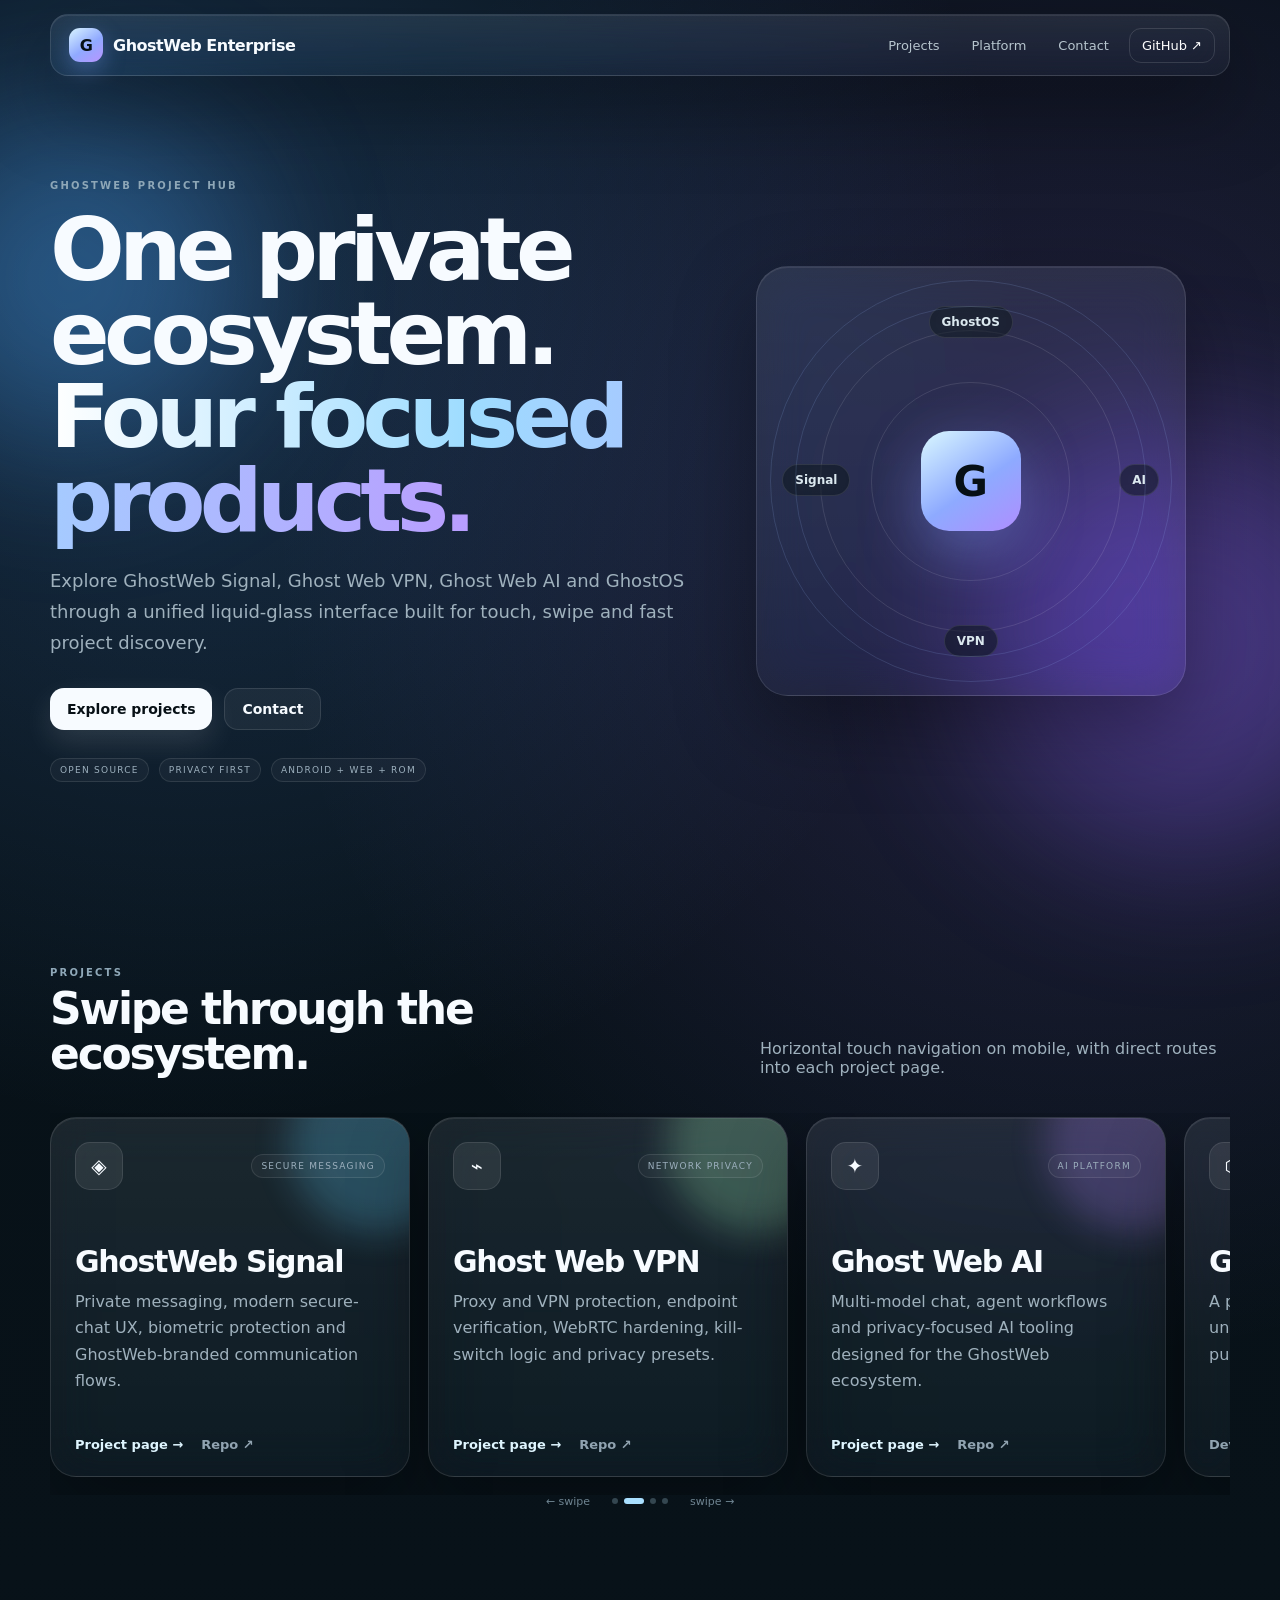
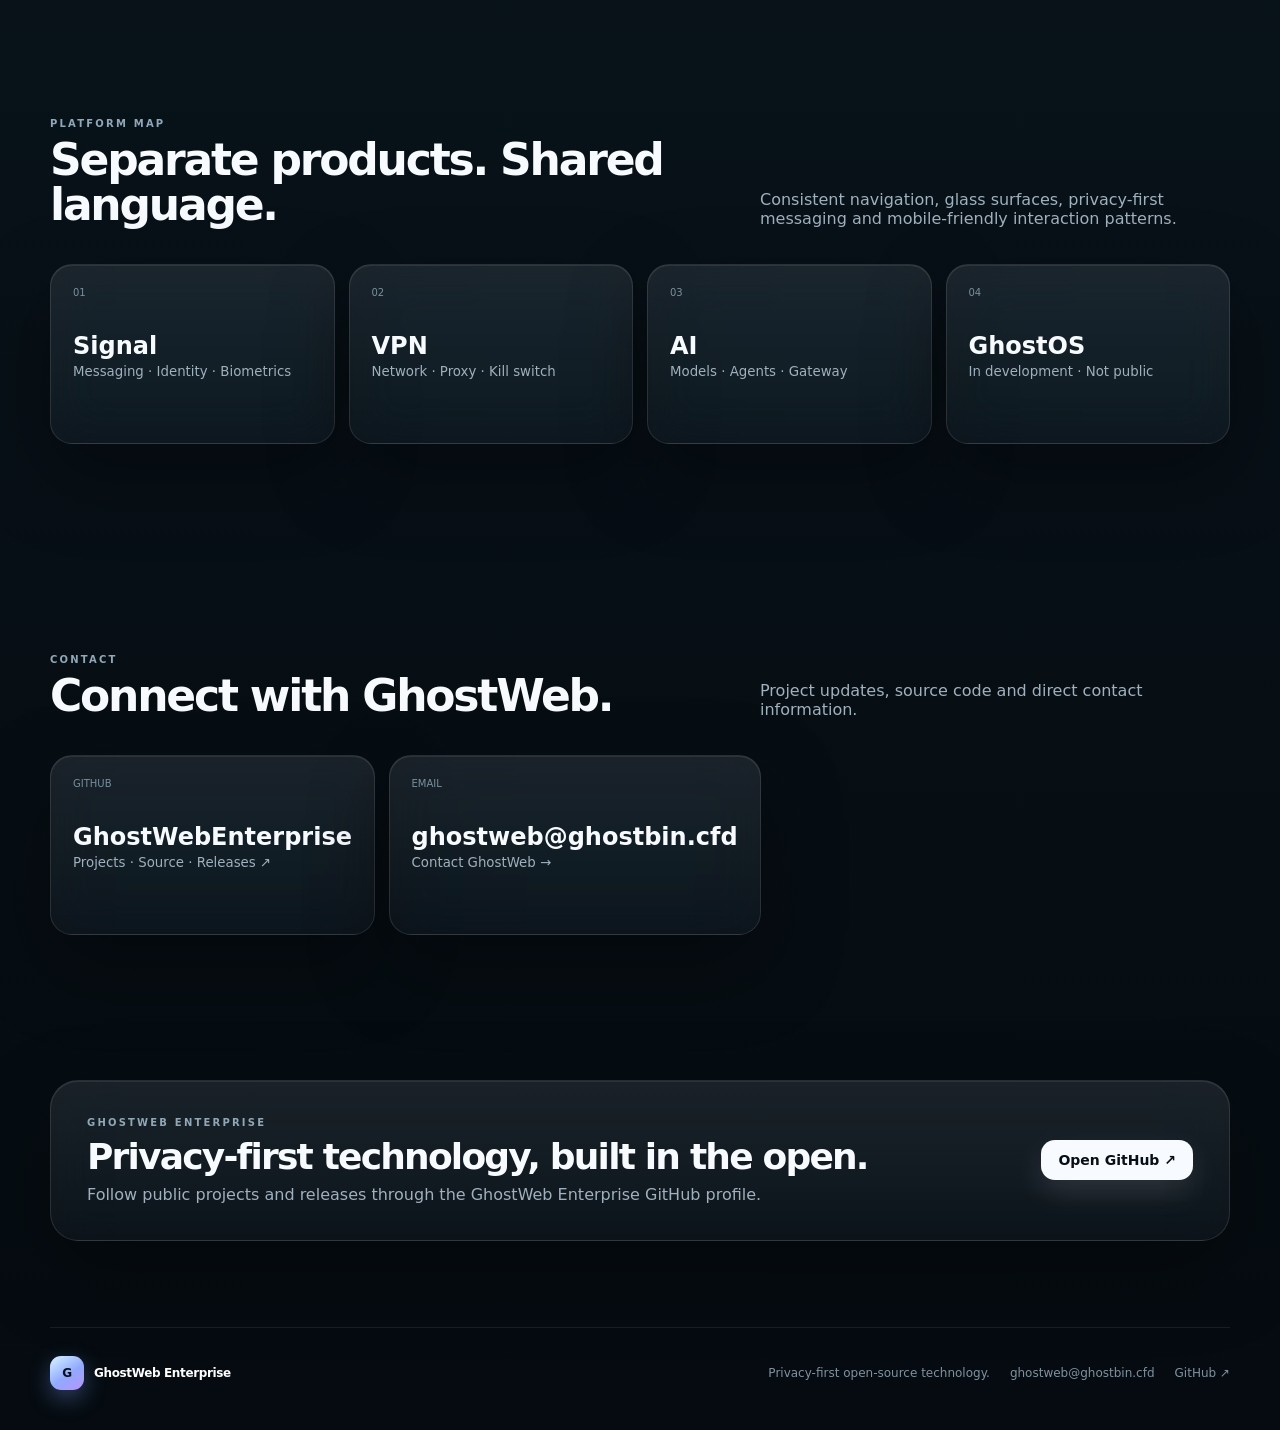
==== commit 56e0e80d: "Replace design lab with contact info and mark GhostOS in development" ====
--- a/index.html
+++ b/index.html
@@ -7,10 +7,10 @@
 </head>
 <body>
 <div class="ambient ambient-a"></div><div class="ambient ambient-b"></div>
-<header class="nav glass"><a class="brand" href="#top"><span class="mark">G</span><span>GhostWeb Enterprise</span></a><nav><a href="#projects">Projects</a><a href="#design-lab">Design Lab</a><a href="#platform">Platform</a><a class="nav-cta" href="https://github.com/GhostWebEnterprise">GitHub ↗</a></nav></header>
+<header class="nav glass"><a class="brand" href="#top"><span class="mark">G</span><span>GhostWeb Enterprise</span></a><nav><a href="#projects">Projects</a><a href="#platform">Platform</a><a href="#contact">Contact</a><a class="nav-cta" href="https://github.com/GhostWebEnterprise">GitHub ↗</a></nav></header>
 <main id="top">
 <section class="hero shell">
-<div class="hero-copy"><div class="eyebrow">GHOSTWEB PROJECT HUB</div><h1>One private ecosystem.<br><span>Four focused products.</span></h1><p>Explore GhostWeb Signal, Ghost Web VPN, Ghost Web AI and GhostOS through a unified liquid-glass interface built for touch, swipe and fast project discovery.</p><div class="actions"><a class="button primary" href="#projects">Explore projects</a><a class="button glass-button" href="#design-lab">View UI concepts</a></div><div class="hero-meta"><span>OPEN SOURCE</span><span>PRIVACY FIRST</span><span>ANDROID + WEB + ROM</span></div></div>
+<div class="hero-copy"><div class="eyebrow">GHOSTWEB PROJECT HUB</div><h1>One private ecosystem.<br><span>Four focused products.</span></h1><p>Explore GhostWeb Signal, Ghost Web VPN, Ghost Web AI and GhostOS through a unified liquid-glass interface built for touch, swipe and fast project discovery.</p><div class="actions"><a class="button primary" href="#projects">Explore projects</a><a class="button glass-button" href="#contact">Contact</a></div><div class="hero-meta"><span>OPEN SOURCE</span><span>PRIVACY FIRST</span><span>ANDROID + WEB + ROM</span></div></div>
 <div class="hero-orbit glass-card"><div class="orbital-icon">G</div><div class="orbit-label top">GhostOS</div><div class="orbit-label right">AI</div><div class="orbit-label bottom">VPN</div><div class="orbit-label left">Signal</div><div class="pulse one"></div><div class="pulse two"></div></div>
 </section>
 <section id="projects" class="section shell"><div class="section-head"><div><div class="eyebrow">PROJECTS</div><h2>Swipe through the ecosystem.</h2></div><p>Horizontal touch navigation on mobile, with direct routes into each project page.</p></div>
@@ -18,22 +18,15 @@
 <article class="project-card glass-card signal"><div class="project-top"><span class="project-icon">◈</span><span class="chip">SECURE MESSAGING</span></div><h3>GhostWeb Signal</h3><p>Private messaging, modern secure-chat UX, biometric protection and GhostWeb-branded communication flows.</p><div class="project-links"><a href="signal.html">Project page →</a><a href="https://github.com/GhostWebEnterprise/ghostweb.signal">Repo ↗</a></div></article>
 <article class="project-card glass-card vpn"><div class="project-top"><span class="project-icon">⌁</span><span class="chip">NETWORK PRIVACY</span></div><h3>Ghost Web VPN</h3><p>Proxy and VPN protection, endpoint verification, WebRTC hardening, kill-switch logic and privacy presets.</p><div class="project-links"><a href="vpn.html">Project page →</a><a href="https://github.com/GhostWebEnterprise/ghost-web-vpn">Repo ↗</a></div></article>
 <article class="project-card glass-card ai"><div class="project-top"><span class="project-icon">✦</span><span class="chip">AI PLATFORM</span></div><h3>Ghost Web AI</h3><p>Multi-model chat, agent workflows and privacy-focused AI tooling designed for the GhostWeb ecosystem.</p><div class="project-links"><a href="ai.html">Project page →</a><a href="https://github.com/GhostWebEnterprise/ghost-web-ai">Repo ↗</a></div></article>
-<article class="project-card glass-card os"><div class="project-top"><span class="project-icon">⬡</span><span class="chip">CUSTOM ROM</span></div><h3>GhostOS</h3><p>A privacy-first Android ROM effort spanning security layers, SELinux, AVB, OTA, SystemUI and device builds.</p><div class="project-links"><a href="ghostos.html">Project page →</a><a href="https://github.com/GhostWebEnterprise">Repositories ↗</a></div></article>
+<article class="project-card glass-card os"><div class="project-top"><span class="project-icon">⬡</span><span class="chip">IN DEVELOPMENT · NOT PUBLIC</span></div><h3>GhostOS</h3><p>A privacy-first Android ROM currently under development. GhostOS is not publicly available yet.</p><div class="project-links"><a href="ghostos.html">Development page →</a></div></article>
 </div>
 <div class="rail-hint"><span>← swipe</span><span class="dots"><i class="active"></i><i></i><i></i><i></i></span><span>swipe →</span></div>
 </section>
-<section id="design-lab" class="section shell"><div class="section-head"><div><div class="eyebrow">DESIGN LAB</div><h2>Three liquid-glass layouts.</h2></div><p>Switch between interface directions without leaving the page.</p></div>
-<div class="design-switch glass"><button class="active" data-view="aurora">Aurora Deck</button><button data-view="stack">Glass Stack</button><button data-view="focus">Focus Panels</button></div>
-<div class="design-stage glass-card" id="design-stage">
-<div class="design-view active" data-panel="aurora"><div class="mini-sidebar"><b>GhostWeb</b><span>Hub</span><span>Signal</span><span>VPN</span><span>AI</span><span>GhostOS</span></div><div class="mini-main"><div class="mini-hero"><span>Private technology</span><b>GhostWeb Enterprise</b></div><div class="mini-grid"><i></i><i></i><i></i></div></div></div>
-<div class="design-view" data-panel="stack"><div class="stack-card s1"><span>SIGNAL</span><b>Secure communication</b></div><div class="stack-card s2"><span>VPN</span><b>Network protection</b></div><div class="stack-card s3"><span>AI</span><b>Private intelligence</b></div></div>
-<div class="design-view" data-panel="focus"><div class="focus-nav"><i></i><i></i><i></i><i></i></div><div class="focus-phone"><span>GhostWeb</span><b>Swipe to explore</b><div class="focus-carousel"><i></i><i></i><i></i></div></div></div>
-</div>
+<section id="platform" class="section shell"><div class="section-head"><div><div class="eyebrow">PLATFORM MAP</div><h2>Separate products. Shared language.</h2></div><p>Consistent navigation, glass surfaces, privacy-first messaging and mobile-friendly interaction patterns.</p></div>
+<div class="platform-grid"><a class="platform-tile glass-card" href="signal.html"><span>01</span><b>Signal</b><small>Messaging · Identity · Biometrics</small></a><a class="platform-tile glass-card" href="vpn.html"><span>02</span><b>VPN</b><small>Network · Proxy · Kill switch</small></a><a class="platform-tile glass-card" href="ai.html"><span>03</span><b>AI</b><small>Models · Agents · Gateway</small></a><a class="platform-tile glass-card" href="ghostos.html"><span>04</span><b>GhostOS</b><small>In development · Not public</small></a></div>
 </section>
-<section id="platform" class="section shell"><div class="section-head"><div><div class="eyebrow">PLATFORM MAP</div><h2>Separate products. Shared language.</h2></div><p>Consistent navigation, glass surfaces, privacy-first messaging and mobile-friendly interaction patterns.</p></div>
-<div class="platform-grid"><a class="platform-tile glass-card" href="signal.html"><span>01</span><b>Signal</b><small>Messaging · Identity · Biometrics</small></a><a class="platform-tile glass-card" href="vpn.html"><span>02</span><b>VPN</b><small>Network · Proxy · Kill switch</small></a><a class="platform-tile glass-card" href="ai.html"><span>03</span><b>AI</b><small>Models · Agents · Gateway</small></a><a class="platform-tile glass-card" href="ghostos.html"><span>04</span><b>GhostOS</b><small>Android · Security · OTA</small></a></div>
-</section>
-<section class="cta glass-card shell"><div><div class="eyebrow">GHOSTWEB ENTERPRISE</div><h2>Build privacy as one connected product family.</h2><p>Use the hub as the public front door for releases, demos, documentation and project discovery.</p></div><a class="button primary" href="https://github.com/GhostWebEnterprise">Open GitHub ↗</a></section>
+<section id="contact" class="section shell"><div class="section-head"><div><div class="eyebrow">CONTACT</div><h2>Connect with GhostWeb.</h2></div><p>Project updates, source code and direct contact information.</p></div><div class="platform-grid"><a class="platform-tile glass-card" href="https://github.com/GhostWebEnterprise"><span>GITHUB</span><b>GhostWebEnterprise</b><small>Projects · Source · Releases ↗</small></a><a class="platform-tile glass-card" href="mailto:ghostweb@ghostbin.cfd"><span>EMAIL</span><b>ghostweb@ghostbin.cfd</b><small>Contact GhostWeb →</small></a></div></section>
+<section class="cta glass-card shell"><div><div class="eyebrow">GHOSTWEB ENTERPRISE</div><h2>Privacy-first technology, built in the open.</h2><p>Follow public projects and releases through the GhostWeb Enterprise GitHub profile.</p></div><a class="button primary" href="https://github.com/GhostWebEnterprise">Open GitHub ↗</a></section>
 </main>
-<footer class="shell"><div class="brand"><span class="mark">G</span><span>GhostWeb Enterprise</span></div><span>Privacy-first open-source technology.</span><a href="https://github.com/GhostWebEnterprise">GitHub ↗</a></footer>
+<footer class="shell"><div class="brand"><span class="mark">G</span><span>GhostWeb Enterprise</span></div><span>Privacy-first open-source technology.</span><a href="mailto:ghostweb@ghostbin.cfd">ghostweb@ghostbin.cfd</a><a href="https://github.com/GhostWebEnterprise">GitHub ↗</a></footer>
 <script src="app.js"></script></body></html>
--- a/styles.css
+++ b/styles.css
@@ -1 +1 @@
-:root{--bg:#08080c;--panel:#111118;--panel2:#171720;--line:#252531;--text:#f8f8fb;--muted:#9999a8;--accent:#8f7cff;--cyan:#69d9ff}*{box-sizing:border-box}html{scroll-behavior:smooth}body{margin:0;background:radial-gradient(ellipse at 75% 12%,#25203e 0,transparent 32%),radial-gradient(ellipse at 12% 38%,#152b35 0,transparent 27%),var(--bg);color:var(--text);font:15px/1.6 Inter,ui-sans-serif,system-ui,-apple-system,BlinkMacSystemFont,"Segoe UI",sans-serif}a{color:inherit;text-decoration:none}.nav{height:76px;display:flex;align-items:center;justify-content:space-between;max-width:1180px;margin:auto;padding:0 28px;position:sticky;top:0;z-index:20;background:#08080cce;backdrop-filter:blur(20px);border-bottom:1px solid #fff08}.brand{display:flex;align-items:center;gap:10px;font-weight:800;letter-spacing:-.04em}.mark{width:32px;height:32px;display:grid;place-items:center;border-radius:10px;background:linear-gradient(145deg,#b7a9ff,#55d5ee);color:#090910;font-weight:900}nav{display:flex;align-items:center;gap:25px;color:#a8a7b7;font-size:13px}nav a:hover{color:#fff}.nav-cta{padding:9px 15px;border:1px solid #fff1c;border-radius:999px;color:#fff}.hero{max-width:1180px;margin:auto;min-height:720px;padding:95px 28px 80px;display:grid;grid-template-columns:1.15fr .85fr;align-items:center;gap:40px;position:relative}.eyebrow{font-size:10px;letter-spacing:.22em;color:#858595;font-weight:800}.hero h1{font-size:clamp(55px,7vw,88px);line-height:.96;letter-spacing:-.07em;margin:18px 0 25px}.hero h1 em{font-style:normal;color:#a59aff}.hero-copy-wrap>p{font-size:19px;color:var(--muted);max-width:570px}.actions{display:flex;gap:11px;margin-top:30px}.button{display:inline-flex;padding:12px 17px;border-radius:12px;font-weight:750;border:1px solid #fff1c}.primary{background:#f6f5ff;color:#0b0b10}.ghost{background:#ffffff08}.hero-metrics{grid-column:1/-1;display:flex;gap:70px;border-top:1px solid var(--line);padding-top:20px}.hero-metrics div{display:flex;flex-direction:column}.hero-metrics b{font-size:14px}.hero-metrics span{font-size:11px;color:#737383}.phone-scene{height:520px;display:grid;place-items:center;position:relative}.glow{position:absolute;width:350px;height:350px;background:radial-gradient(circle,#7566ff45,transparent 65%);filter:blur(12px)}.phone{width:270px;height:505px;border:8px solid #1e1e28;border-radius:38px;background:linear-gradient(180deg,#111118,#0b0b10);box-shadow:0 35px 90px #0008,0 0 0 1px #fff12;position:relative;padding:13px 15px;overflow:hidden;transform:rotate(2deg)}.phone:before{content:"";position:absolute;top:5px;left:50%;transform:translateX(-50%);width:75px;height:17px;border-radius:20px;background:#050507}.phone-top{font-size:9px;display:flex;justify-content:space-between;color:#b9b9c3;margin:7px 4px 21px}.profile{display:flex;align-items:center;gap:9px;border-bottom:1px solid #fff0f;padding-bottom:14px}.avatar{width:35px;height:35px;border-radius:50%;display:grid;place-items:center;background:linear-gradient(145deg,#8d7dff,#53d9ed);color:#090910;font-weight:900}.profile b{display:block;font-size:12px}.profile small{color:#777786;font-size:8px}.online{margin-left:auto;color:#6ff0bb;font-size:8px}.chat-label{text-align:center;font-size:7px;color:#666674;letter-spacing:.12em;margin:18px}.bubble{max-width:82%;padding:10px 11px;border-radius:14px;margin:9px 0;font-size:9px;line-height:1.5}.bubble small{color:#777785;font-size:7px}.incoming{background:#1a1a23;border-bottom-left-radius:4px}.outgoing{margin-left:auto;background:#6e60d8;color:#fff;border-bottom-right-radius:4px}.compact{font-size:8px}.compact b{color:#70e9ba}.composer{position:absolute;left:14px;right:14px;bottom:13px;border:1px solid #2b2b36;background:#171720;border-radius:15px;padding:9px 10px;color:#666674;font-size:8px;display:flex;justify-content:space-between}.composer i{font-style:normal;background:#796ce7;color:#fff;border-radius:50%;width:19px;height:19px;text-align:center;line-height:19px}.section{max-width:1180px;margin:auto;padding:105px 28px}.section-head{display:flex;justify-content:space-between;align-items:end;gap:40px;margin-bottom:40px}.section-head h2{font-size:43px;line-height:1.02;letter-spacing:-.05em;margin:10px 0 0}.section-head p{max-width:430px;color:var(--muted);margin:0}.cards{display:grid;grid-template-columns:repeat(3,1fr);gap:15px}.card{min-height:330px;padding:25px;border:1px solid var(--line);border-radius:20px;background:linear-gradient(145deg,#15151e,#0e0e14);display:flex;flex-direction:column;transition:.25s}.card:hover{transform:translateY(-4px);border-color:#ffffff22}.card-top{display:flex;align-items:center;justify-content:space-between}.product-icon{width:43px;height:43px;display:grid;place-items:center;border-radius:13px;font-size:19px}.ai{background:#28204a;color:#b6aaff}.signal{background:#1d3240;color:#79dcff}.vpn{background:#30301e;color:#d8df76}.status{font-size:9px;letter-spacing:.16em;color:#6e6e7d}.card h3{font-size:25px;margin:45px 0 9px;letter-spacing:-.04em}.card p{color:#92929f;margin:0}.card a{margin-top:auto;font-weight:750;font-size:13px}.card a span{color:#a59aff;margin-left:6px}.platform-board{border:1px solid var(--line);border-radius:25px;padding:34px;background:linear-gradient(145deg,#11111a,#0c0c11)}.platform-core{margin:auto;width:min(360px,100%);display:flex;gap:13px;align-items:center;padding:17px 20px;border:1px solid #ffffff18;border-radius:17px;background:#171720}.core-mark{width:38px;height:38px;display:grid;place-items:center;border-radius:12px;background:linear-gradient(145deg,#8f7cff,#55d8ef);color:#08080c;font-weight:900}.platform-core b{display:block}.platform-core small{color:#777786}.platform-lines{height:65px;display:grid;grid-template-columns:repeat(3,1fr);max-width:620px;margin:auto}.platform-lines div{border-left:1px dashed #383845}.platform-products{display:grid;grid-template-columns:repeat(3,1fr);gap:15px}.platform-products>div{padding:20px;border:1px solid #ffffff10;border-radius:16px;background:#0f0f15}.platform-products span{font-size:9px;color:#7b7b8b}.platform-products b,.platform-products small{display:block}.platform-products b{margin-top:12px}.platform-products small{color:#747482;margin-top:4px}.principle-grid{display:grid;grid-template-columns:repeat(4,1fr);border-top:1px solid var(--line)}.principle-grid>div{padding:25px 18px;border-right:1px solid var(--line)}.principle-grid>div:last-child{border:0}.principle-grid span{color:#9e91ff;font-size:11px}.principle-grid h3{font-size:17px;margin:13px 0 7px}.principle-grid p{color:var(--muted);font-size:13px;margin:0}.cta{max-width:1124px;margin:10px auto 90px;padding:42px;border:1px solid #ffffff12;border-radius:24px;background:linear-gradient(120deg,#171526,#101015);display:flex;align-items:center;justify-content:space-between;gap:30px}.cta h2{font-size:34px;letter-spacing:-.05em;margin:8px 0}.cta p{color:var(--muted);margin:0}footer{max-width:1180px;margin:auto;padding:28px;border-top:1px solid var(--line);display:flex;align-items:center;gap:20px;color:#6f6f7c;font-size:12px}footer .brand{color:#fff;margin-right:auto}footer a{color:#a7a7b5}@media(max-width:800px){nav a:not(.nav-cta){display:none}.hero{grid-template-columns:1fr;padding-top:70px}.phone-scene{order:-1;height:440px}.phone{transform:scale(.86) rotate(2deg)}.hero h1{font-size:56px}.hero-metrics{gap:30px}.cards,.platform-products,.principle-grid{grid-template-columns:1fr}.section-head,.cta{display:block}.section-head p{margin-top:18px}.principle-grid>div{border-right:0;border-bottom:1px solid var(--line)}.cta .button{margin-top:25px}footer{flex-wrap:wrap}}+:root{--bg:#061016;--panel:rgba(13,24,32,.52);--panel-strong:rgba(18,31,41,.72);--line:rgba(255,255,255,.11);--text:#f7fbff;--muted:#9fb1bd;--cyan:#8be7ff;--blue:#78a9ff;--violet:#ab8cff;--green:#8ce7c1;--shadow:0 30px 80px rgba(0,0,0,.35)}*{box-sizing:border-box}html{scroll-behavior:smooth}body{margin:0;background:radial-gradient(circle at 15% 10%,rgba(91,160,255,.22),transparent 28%),radial-gradient(circle at 85% 18%,rgba(168,111,255,.18),transparent 30%),linear-gradient(180deg,#061016,#081219 52%,#050b10);color:var(--text);font-family:Inter,ui-sans-serif,system-ui,-apple-system,BlinkMacSystemFont,"Segoe UI",sans-serif;min-height:100vh;overflow-x:hidden}a{color:inherit;text-decoration:none}.shell{width:min(1180px,calc(100% - 36px));margin-inline:auto}.ambient{position:fixed;inset:auto;pointer-events:none;filter:blur(80px);opacity:.35;z-index:-1}.ambient-a{width:340px;height:340px;border-radius:50%;background:#4aa9ff;top:12%;left:-100px}.ambient-b{width:420px;height:420px;border-radius:50%;background:#8e63ff;right:-120px;top:48%}.glass,.glass-card{background:linear-gradient(180deg,rgba(255,255,255,.09),rgba(255,255,255,.035));border:1px solid var(--line);box-shadow:inset 0 1px 0 rgba(255,255,255,.08),var(--shadow);backdrop-filter:blur(24px) saturate(140%);-webkit-backdrop-filter:blur(24px) saturate(140%)}.nav{position:sticky;top:14px;z-index:50;width:min(1180px,calc(100% - 28px));margin:14px auto 0;border-radius:18px;min-height:62px;padding:10px 14px 10px 18px;display:flex;align-items:center;justify-content:space-between}.brand{display:flex;align-items:center;gap:10px;font-weight:800;letter-spacing:-.03em}.mark{width:34px;height:34px;display:grid;place-items:center;border-radius:11px;background:linear-gradient(145deg,#d9f5ff,#90a9ff 55%,#b895ff);color:#071016;font-weight:900;box-shadow:0 8px 22px rgba(126,164,255,.35)}nav{display:flex;align-items:center;gap:8px}nav a{font-size:13px;color:#b7c5ce;padding:9px 12px;border-radius:12px}nav a:hover{background:rgba(255,255,255,.06);color:#fff}.nav-cta{border:1px solid rgba(255,255,255,.13);color:#fff}.hero{min-height:720px;padding:104px 0 80px;display:grid;grid-template-columns:1.15fr .85fr;gap:64px;align-items:center}.eyebrow{font-size:10px;letter-spacing:.22em;font-weight:800;color:#8fa8b8}.hero h1{font-size:clamp(56px,7vw,88px);line-height:.95;letter-spacing:-.065em;margin:17px 0 24px}.hero h1 span{background:linear-gradient(90deg,#fff,#9edcff 42%,#b99dff);-webkit-background-clip:text;background-clip:text;color:transparent}.hero-copy>p{max-width:650px;color:var(--muted);font-size:18px;line-height:1.7}.actions{display:flex;gap:12px;margin-top:30px}.button{display:inline-flex;align-items:center;justify-content:center;padding:12px 17px;border-radius:14px;font-size:14px;font-weight:800}.primary{background:#f7fbff;color:#071016;box-shadow:0 12px 30px rgba(255,255,255,.12)}.glass-button{border:1px solid var(--line);background:rgba(255,255,255,.05)}.hero-meta{display:flex;flex-wrap:wrap;gap:10px;margin-top:28px}.hero-meta span,.chip{font-size:9px;letter-spacing:.14em;color:#9db0be;border:1px solid rgba(255,255,255,.1);padding:6px 9px;border-radius:999px;background:rgba(255,255,255,.035)}.hero-orbit{width:min(430px,100%);aspect-ratio:1;border-radius:32px;position:relative;display:grid;place-items:center;overflow:hidden}.hero-orbit:before,.hero-orbit:after{content:"";position:absolute;border:1px solid rgba(255,255,255,.11);border-radius:50%}.hero-orbit:before{width:70%;height:70%}.hero-orbit:after{width:46%;height:46%}.orbital-icon{width:100px;height:100px;display:grid;place-items:center;border-radius:28px;background:linear-gradient(145deg,#daf8ff,#8eaaff 55%,#af8eff);color:#071016;font-size:42px;font-weight:900;box-shadow:0 20px 60px rgba(128,154,255,.4);z-index:2}.orbit-label{position:absolute;font-size:12px;font-weight:800;color:#dbe8ef;padding:8px 12px;border-radius:999px;background:rgba(7,16,22,.52);border:1px solid rgba(255,255,255,.1);backdrop-filter:blur(14px)}.orbit-label.top{top:9%}.orbit-label.right{right:6%;top:46%}.orbit-label.bottom{bottom:9%}.orbit-label.left{left:6%;top:46%}.pulse{position:absolute;border-radius:50%;border:1px solid rgba(153,191,255,.16);animation:pulse 5s ease-in-out infinite}.pulse.one{width:82%;height:82%}.pulse.two{width:94%;height:94%;animation-delay:1.4s}@keyframes pulse{50%{transform:scale(1.04);opacity:.45}}.section{padding:105px 0}.section-head{display:flex;justify-content:space-between;align-items:end;gap:44px;margin-bottom:36px}.section-head h2{font-size:44px;letter-spacing:-.05em;line-height:1.02;margin:9px 0 0}.section-head p{max-width:470px;color:var(--muted);margin:0}.project-rail{display:flex;gap:18px;overflow-x:auto;scroll-snap-type:x mandatory;padding:4px 2px 18px;scrollbar-width:none}.project-rail::-webkit-scrollbar{display:none}.project-card{min-width:min(360px,86vw);min-height:360px;border-radius:26px;padding:24px;scroll-snap-align:start;display:flex;flex-direction:column;position:relative;overflow:hidden;transition:transform .25s ease,border-color .25s ease}.project-card:hover{transform:translateY(-5px);border-color:rgba(255,255,255,.2)}.project-card:after{content:"";position:absolute;width:180px;height:180px;border-radius:50%;right:-60px;top:-65px;filter:blur(18px);opacity:.24}.project-card.signal:after{background:#62d3ff}.project-card.vpn:after{background:#a7ffbd}.project-card.ai:after{background:#b286ff}.project-card.os:after{background:#8fb6ff}.project-top{display:flex;align-items:center;justify-content:space-between;position:relative;z-index:1}.project-icon{width:48px;height:48px;display:grid;place-items:center;border-radius:15px;background:rgba(255,255,255,.08);border:1px solid rgba(255,255,255,.1);font-size:20px}.project-card h3{font-size:30px;letter-spacing:-.045em;margin:54px 0 10px}.project-card p{color:var(--muted);line-height:1.65;margin:0}.project-links{margin-top:auto;display:flex;gap:18px;font-size:13px;font-weight:800}.project-links a:first-child{color:#dff6ff}.project-links a:last-child{color:#91a4b1}.rail-hint{display:flex;justify-content:center;gap:22px;align-items:center;color:#6f8491;font-size:11px}.dots{display:flex;gap:6px}.dots i{width:6px;height:6px;border-radius:999px;background:#344650}.dots i.active{width:20px;background:#a9dfff}.design-switch{display:inline-flex;gap:5px;padding:5px;border-radius:16px;margin-bottom:16px}.design-switch button{border:0;color:#9db0bc;background:transparent;padding:10px 14px;border-radius:11px;font:inherit;font-size:13px;cursor:pointer}.design-switch button.active{background:rgba(255,255,255,.09);color:#fff}.design-stage{min-height:500px;border-radius:30px;padding:26px;overflow:hidden}.design-view{display:none;height:448px}.design-view.active{display:flex}.design-view[data-panel="aurora"]{gap:18px}.mini-sidebar{width:180px;border-radius:20px;background:rgba(255,255,255,.045);border:1px solid rgba(255,255,255,.08);padding:18px;display:flex;flex-direction:column;gap:14px}.mini-sidebar b{font-size:18px;margin-bottom:12px}.mini-sidebar span{font-size:12px;color:#8da0ab;padding:8px;border-radius:10px}.mini-sidebar span:nth-child(2){background:rgba(255,255,255,.07);color:#fff}.mini-main{flex:1;display:flex;flex-direction:column;gap:18px}.mini-hero{flex:1;border-radius:22px;padding:26px;background:radial-gradient(circle at 78% 20%,rgba(136,109,255,.32),transparent 34%),linear-gradient(145deg,rgba(56,112,149,.35),rgba(255,255,255,.03));border:1px solid rgba(255,255,255,.09);display:flex;flex-direction:column;justify-content:flex-end}.mini-hero span{color:#9eb1bc;font-size:12px}.mini-hero b{font-size:38px;letter-spacing:-.05em}.mini-grid{display:grid;grid-template-columns:repeat(3,1fr);gap:14px}.mini-grid i{height:110px;border-radius:18px;background:rgba(255,255,255,.045);border:1px solid rgba(255,255,255,.08)}.design-view[data-panel="stack"]{align-items:center;justify-content:center;position:relative}.stack-card{position:absolute;width:min(560px,78%);height:260px;border-radius:28px;padding:28px;border:1px solid rgba(255,255,255,.12);box-shadow:0 25px 70px rgba(0,0,0,.3);display:flex;flex-direction:column;justify-content:flex-end}.stack-card span{font-size:10px;letter-spacing:.18em;color:#aebdc6}.stack-card b{font-size:32px;margin-top:7px}.s1{transform:translate(-70px,44px) rotate(-5deg);background:linear-gradient(145deg,rgba(74,176,224,.34),rgba(17,29,37,.82))}.s2{transform:translate(0,0);z-index:2;background:linear-gradient(145deg,rgba(130,113,255,.32),rgba(17,29,37,.88))}.s3{transform:translate(70px,-44px) rotate(5deg);background:linear-gradient(145deg,rgba(83,208,167,.28),rgba(17,29,37,.84))}.design-view[data-panel="focus"]{align-items:center;justify-content:center;gap:24px}.focus-nav{width:72px;height:300px;border-radius:24px;background:rgba(255,255,255,.045);border:1px solid rgba(255,255,255,.08);display:flex;flex-direction:column;align-items:center;gap:18px;padding-top:22px}.focus-nav i{width:28px;height:28px;border-radius:10px;background:rgba(255,255,255,.08)}.focus-phone{width:min(640px,80%);height:330px;border-radius:34px;background:radial-gradient(circle at 80% 18%,rgba(108,153,255,.26),transparent 34%),rgba(255,255,255,.045);border:1px solid rgba(255,255,255,.1);padding:30px;display:flex;flex-direction:column;justify-content:flex-end}.focus-phone span{font-size:12px;color:#9baeb9}.focus-phone b{font-size:38px;letter-spacing:-.05em}.focus-carousel{display:flex;gap:10px;margin-top:20px}.focus-carousel i{height:54px;flex:1;border-radius:14px;background:rgba(255,255,255,.07)}.platform-grid{display:grid;grid-template-columns:repeat(4,1fr);gap:14px}.platform-tile{min-height:180px;border-radius:22px;padding:22px;display:flex;flex-direction:column}.platform-tile span{font-size:10px;color:#79909d}.platform-tile b{font-size:24px;margin-top:34px}.platform-tile small{color:var(--muted);margin-top:4px}.cta{margin-top:40px;margin-bottom:86px;border-radius:28px;padding:36px;display:flex;align-items:center;justify-content:space-between;gap:28px}.cta h2{font-size:36px;letter-spacing:-.05em;margin:8px 0}.cta p{color:var(--muted);margin:0;max-width:680px}footer{padding:28px 0 40px;border-top:1px solid rgba(255,255,255,.08);display:flex;align-items:center;gap:20px;color:#7f929e;font-size:12px}footer .brand{margin-right:auto;color:#fff}@media(max-width:900px){nav a:not(.nav-cta){display:none}.hero{grid-template-columns:1fr;padding-top:76px}.hero-orbit{width:min(430px,92vw);margin:auto;order:-1}.section-head{display:block}.section-head p{margin-top:16px}.platform-grid{grid-template-columns:repeat(2,1fr)}.design-view[data-panel="aurora"]{flex-direction:column}.mini-sidebar{width:100%;height:auto;flex-direction:row;overflow:auto}.mini-sidebar b{margin:0 16px 0 0}.mini-main{min-height:320px}.design-stage{min-height:560px}.design-view{height:505px}.cta{display:block}.cta .button{margin-top:22px}}@media(max-width:620px){.shell{width:min(100% - 24px,1180px)}.nav{top:8px;margin-top:8px}.brand span:last-child{font-size:13px}.hero{min-height:auto;padding:58px 0 52px}.hero h1{font-size:48px}.hero-copy>p{font-size:16px}.actions{flex-direction:column}.button{width:100%}.hero-meta{gap:7px}.hero-orbit{border-radius:24px}.section{padding:74px 0}.section-head h2{font-size:36px}.project-card{min-height:340px}.design-switch{width:100%;overflow:auto}.design-switch button{white-space:nowrap}.design-stage{padding:14px;min-height:470px}.design-view{height:430px}.mini-sidebar{display:none}.mini-hero b,.focus-phone b{font-size:28px}.mini-grid{grid-template-columns:1fr}.mini-grid i:nth-child(n+2){display:none}.focus-nav{display:none}.focus-phone{width:100%;height:100%}.stack-card{width:85%;height:230px}.s1{transform:translate(-28px,34px) rotate(-4deg)}.s3{transform:translate(28px,-34px) rotate(4deg)}.platform-grid{grid-template-columns:1fr}.cta{padding:26px}.cta h2{font-size:30px}footer{flex-wrap:wrap}footer .brand{width:100%}}
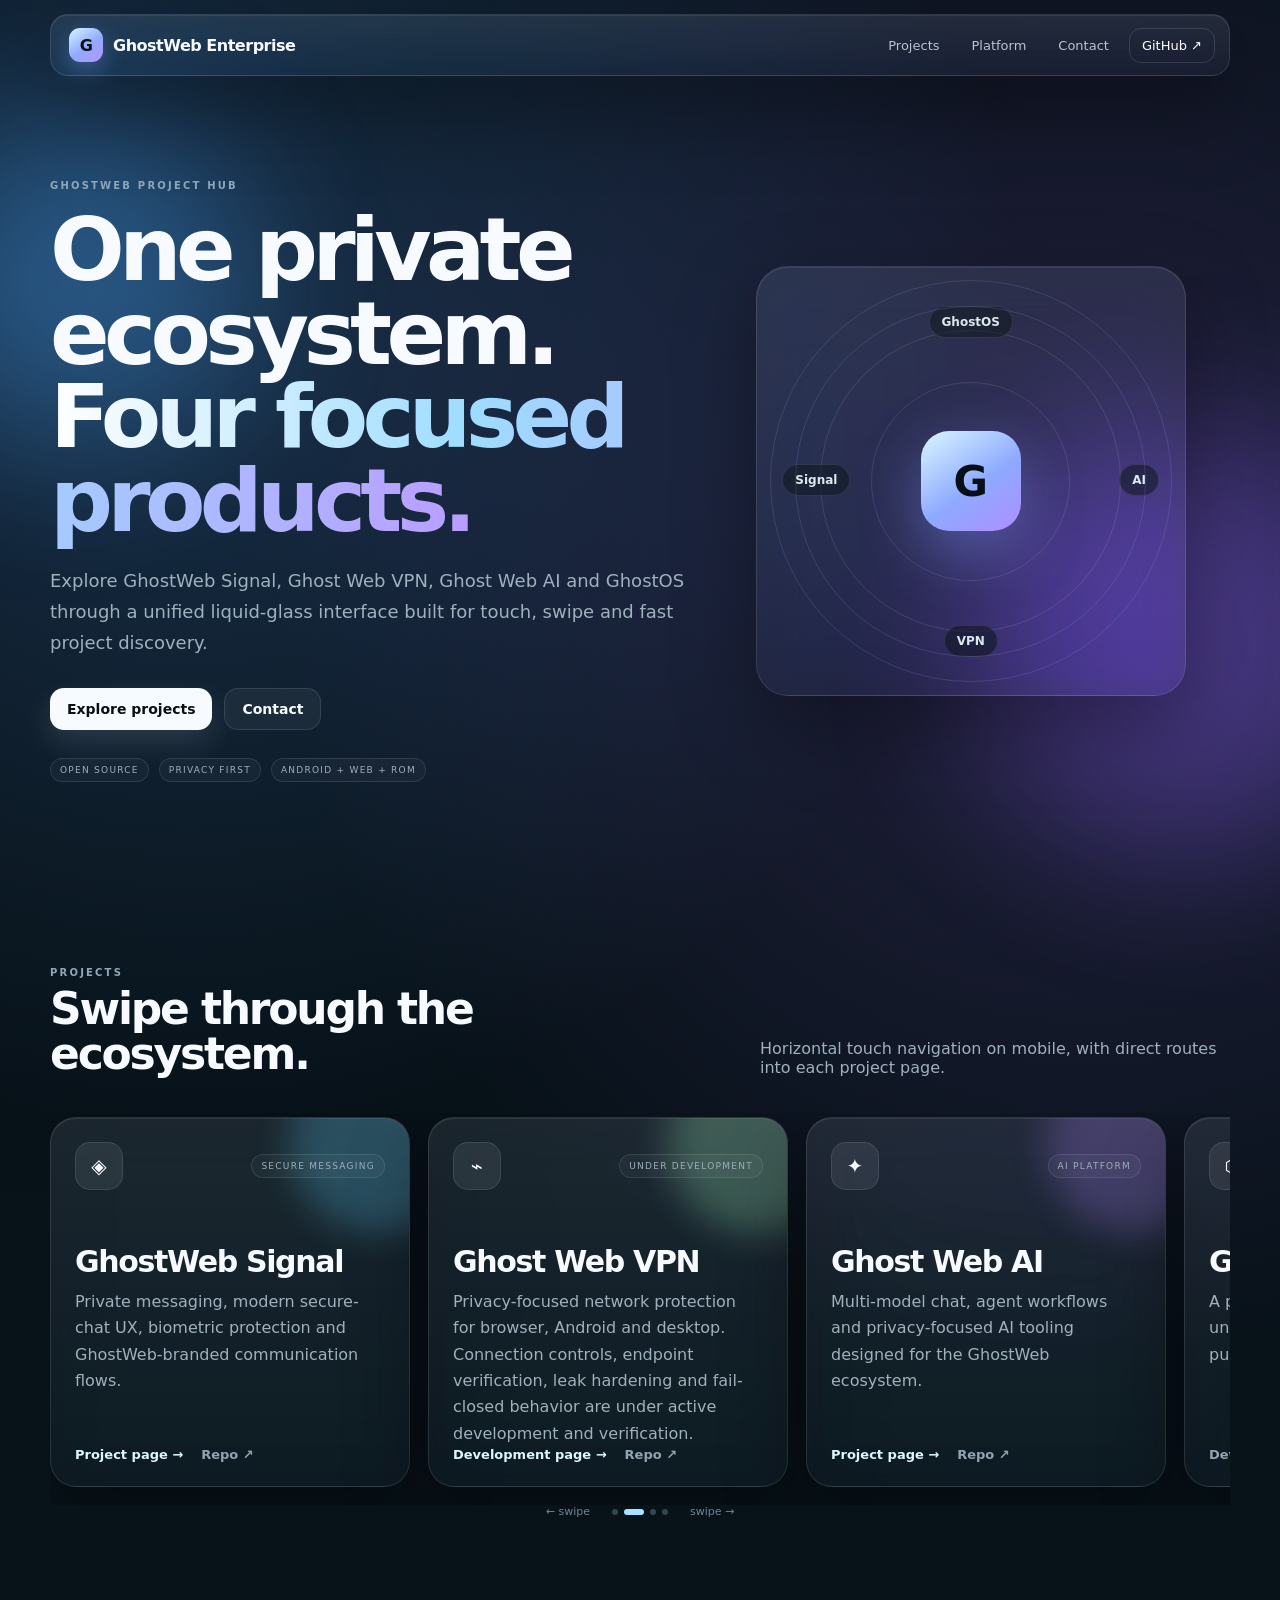
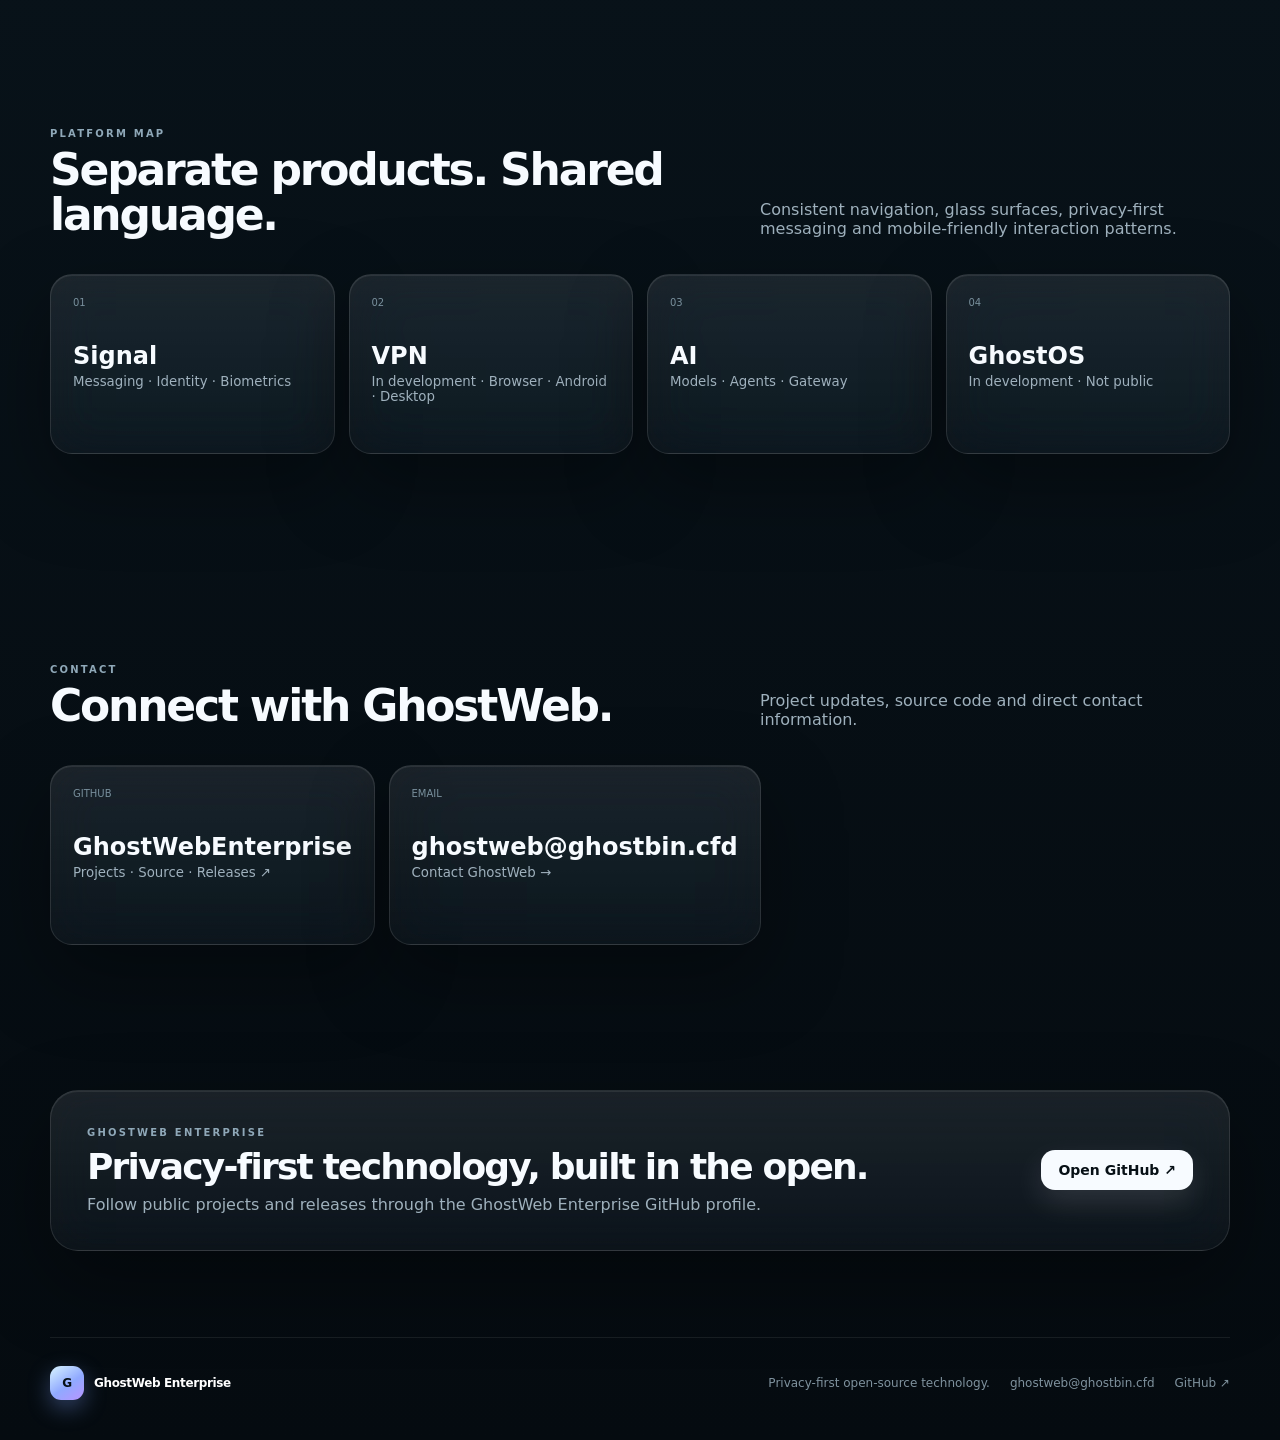
==== commit 9a54f137: "docs: show Ghost Web VPN development status" ====
--- a/index.html
+++ b/index.html
@@ -16,14 +16,14 @@
 <section id="projects" class="section shell"><div class="section-head"><div><div class="eyebrow">PROJECTS</div><h2>Swipe through the ecosystem.</h2></div><p>Horizontal touch navigation on mobile, with direct routes into each project page.</p></div>
 <div class="project-rail" data-swipe>
 <article class="project-card glass-card signal"><div class="project-top"><span class="project-icon">◈</span><span class="chip">SECURE MESSAGING</span></div><h3>GhostWeb Signal</h3><p>Private messaging, modern secure-chat UX, biometric protection and GhostWeb-branded communication flows.</p><div class="project-links"><a href="signal.html">Project page →</a><a href="https://github.com/GhostWebEnterprise/ghostweb.signal">Repo ↗</a></div></article>
-<article class="project-card glass-card vpn"><div class="project-top"><span class="project-icon">⌁</span><span class="chip">NETWORK PRIVACY</span></div><h3>Ghost Web VPN</h3><p>Proxy and VPN protection, endpoint verification, WebRTC hardening, kill-switch logic and privacy presets.</p><div class="project-links"><a href="vpn.html">Project page →</a><a href="https://github.com/GhostWebEnterprise/ghost-web-vpn">Repo ↗</a></div></article>
+<article class="project-card glass-card vpn"><div class="project-top"><span class="project-icon">⌁</span><span class="chip">UNDER DEVELOPMENT</span></div><h3>Ghost Web VPN</h3><p>Privacy-focused network protection for browser, Android and desktop. Connection controls, endpoint verification, leak hardening and fail-closed behavior are under active development and verification.</p><div class="project-links"><a href="vpn.html">Development page →</a><a href="https://github.com/GhostWebEnterprise/ghost-web-vpn">Repo ↗</a></div></article>
 <article class="project-card glass-card ai"><div class="project-top"><span class="project-icon">✦</span><span class="chip">AI PLATFORM</span></div><h3>Ghost Web AI</h3><p>Multi-model chat, agent workflows and privacy-focused AI tooling designed for the GhostWeb ecosystem.</p><div class="project-links"><a href="ai.html">Project page →</a><a href="https://github.com/GhostWebEnterprise/ghost-web-ai">Repo ↗</a></div></article>
 <article class="project-card glass-card os"><div class="project-top"><span class="project-icon">⬡</span><span class="chip">IN DEVELOPMENT · NOT PUBLIC</span></div><h3>GhostOS</h3><p>A privacy-first Android ROM currently under development. GhostOS is not publicly available yet.</p><div class="project-links"><a href="ghostos.html">Development page →</a></div></article>
 </div>
 <div class="rail-hint"><span>← swipe</span><span class="dots"><i class="active"></i><i></i><i></i><i></i></span><span>swipe →</span></div>
 </section>
 <section id="platform" class="section shell"><div class="section-head"><div><div class="eyebrow">PLATFORM MAP</div><h2>Separate products. Shared language.</h2></div><p>Consistent navigation, glass surfaces, privacy-first messaging and mobile-friendly interaction patterns.</p></div>
-<div class="platform-grid"><a class="platform-tile glass-card" href="signal.html"><span>01</span><b>Signal</b><small>Messaging · Identity · Biometrics</small></a><a class="platform-tile glass-card" href="vpn.html"><span>02</span><b>VPN</b><small>Network · Proxy · Kill switch</small></a><a class="platform-tile glass-card" href="ai.html"><span>03</span><b>AI</b><small>Models · Agents · Gateway</small></a><a class="platform-tile glass-card" href="ghostos.html"><span>04</span><b>GhostOS</b><small>In development · Not public</small></a></div>
+<div class="platform-grid"><a class="platform-tile glass-card" href="signal.html"><span>01</span><b>Signal</b><small>Messaging · Identity · Biometrics</small></a><a class="platform-tile glass-card" href="vpn.html"><span>02</span><b>VPN</b><small>In development · Browser · Android · Desktop</small></a><a class="platform-tile glass-card" href="ai.html"><span>03</span><b>AI</b><small>Models · Agents · Gateway</small></a><a class="platform-tile glass-card" href="ghostos.html"><span>04</span><b>GhostOS</b><small>In development · Not public</small></a></div>
 </section>
 <section id="contact" class="section shell"><div class="section-head"><div><div class="eyebrow">CONTACT</div><h2>Connect with GhostWeb.</h2></div><p>Project updates, source code and direct contact information.</p></div><div class="platform-grid"><a class="platform-tile glass-card" href="https://github.com/GhostWebEnterprise"><span>GITHUB</span><b>GhostWebEnterprise</b><small>Projects · Source · Releases ↗</small></a><a class="platform-tile glass-card" href="mailto:ghostweb@ghostbin.cfd"><span>EMAIL</span><b>ghostweb@ghostbin.cfd</b><small>Contact GhostWeb →</small></a></div></section>
 <section class="cta glass-card shell"><div><div class="eyebrow">GHOSTWEB ENTERPRISE</div><h2>Privacy-first technology, built in the open.</h2><p>Follow public projects and releases through the GhostWeb Enterprise GitHub profile.</p></div><a class="button primary" href="https://github.com/GhostWebEnterprise">Open GitHub ↗</a></section>
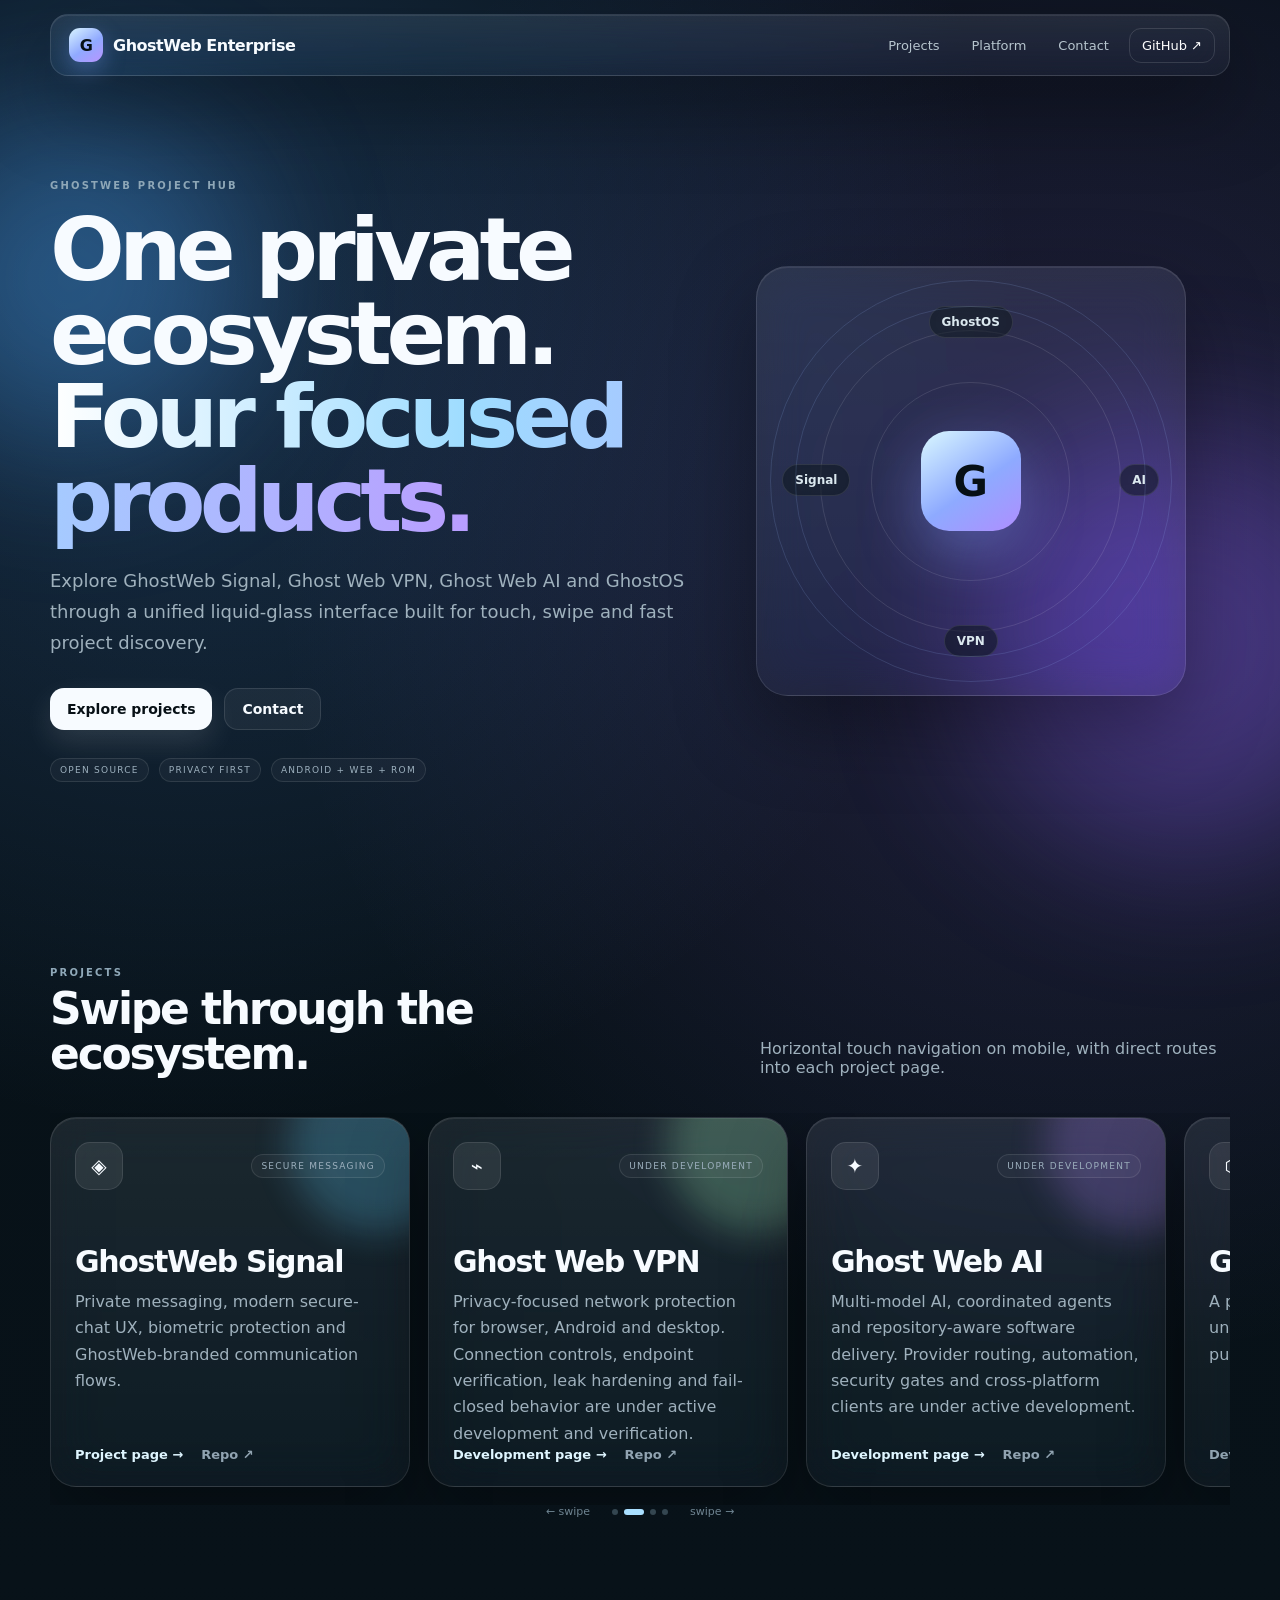
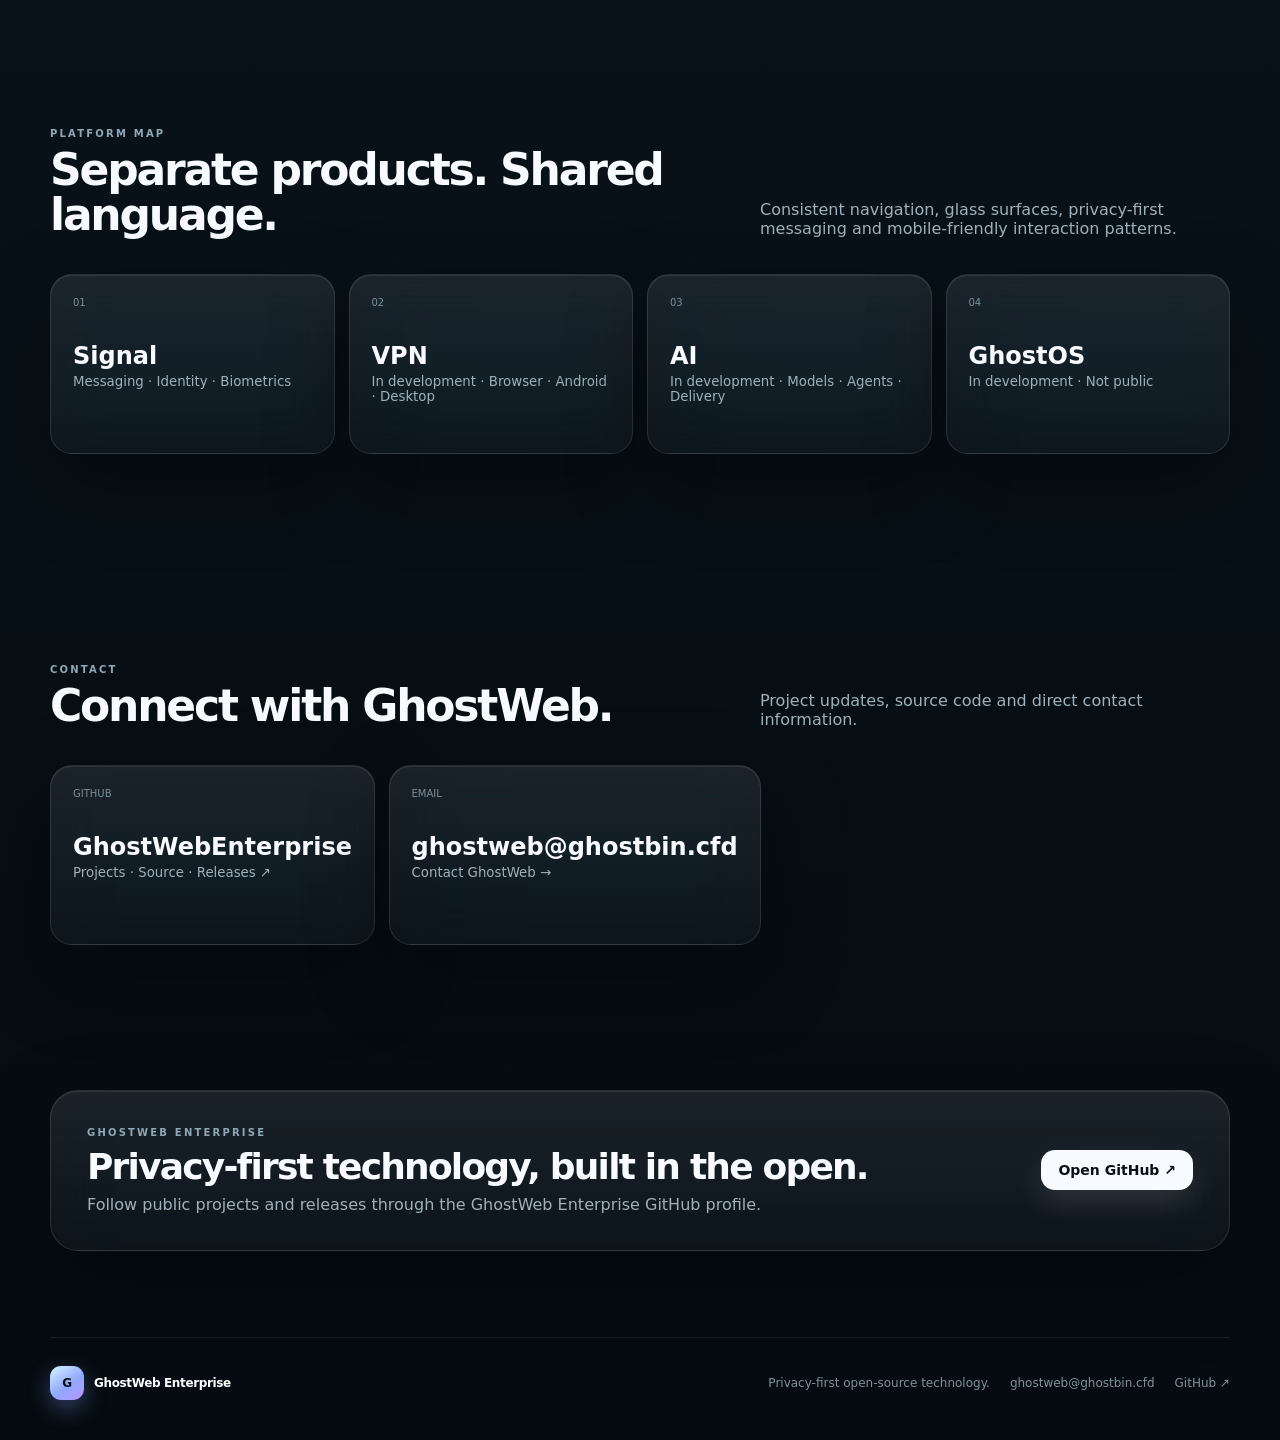
==== commit 761bc72f: "docs: show Ghost Web AI development status" ====
--- a/index.html
+++ b/index.html
@@ -17,13 +17,13 @@
 <div class="project-rail" data-swipe>
 <article class="project-card glass-card signal"><div class="project-top"><span class="project-icon">◈</span><span class="chip">SECURE MESSAGING</span></div><h3>GhostWeb Signal</h3><p>Private messaging, modern secure-chat UX, biometric protection and GhostWeb-branded communication flows.</p><div class="project-links"><a href="signal.html">Project page →</a><a href="https://github.com/GhostWebEnterprise/ghostweb.signal">Repo ↗</a></div></article>
 <article class="project-card glass-card vpn"><div class="project-top"><span class="project-icon">⌁</span><span class="chip">UNDER DEVELOPMENT</span></div><h3>Ghost Web VPN</h3><p>Privacy-focused network protection for browser, Android and desktop. Connection controls, endpoint verification, leak hardening and fail-closed behavior are under active development and verification.</p><div class="project-links"><a href="vpn.html">Development page →</a><a href="https://github.com/GhostWebEnterprise/ghost-web-vpn">Repo ↗</a></div></article>
-<article class="project-card glass-card ai"><div class="project-top"><span class="project-icon">✦</span><span class="chip">AI PLATFORM</span></div><h3>Ghost Web AI</h3><p>Multi-model chat, agent workflows and privacy-focused AI tooling designed for the GhostWeb ecosystem.</p><div class="project-links"><a href="ai.html">Project page →</a><a href="https://github.com/GhostWebEnterprise/ghost-web-ai">Repo ↗</a></div></article>
+<article class="project-card glass-card ai"><div class="project-top"><span class="project-icon">✦</span><span class="chip">UNDER DEVELOPMENT</span></div><h3>Ghost Web AI</h3><p>Multi-model AI, coordinated agents and repository-aware software delivery. Provider routing, automation, security gates and cross-platform clients are under active development.</p><div class="project-links"><a href="ai.html">Development page →</a><a href="https://github.com/GhostWebEnterprise/ghost-web-ai">Repo ↗</a></div></article>
 <article class="project-card glass-card os"><div class="project-top"><span class="project-icon">⬡</span><span class="chip">IN DEVELOPMENT · NOT PUBLIC</span></div><h3>GhostOS</h3><p>A privacy-first Android ROM currently under development. GhostOS is not publicly available yet.</p><div class="project-links"><a href="ghostos.html">Development page →</a></div></article>
 </div>
 <div class="rail-hint"><span>← swipe</span><span class="dots"><i class="active"></i><i></i><i></i><i></i></span><span>swipe →</span></div>
 </section>
 <section id="platform" class="section shell"><div class="section-head"><div><div class="eyebrow">PLATFORM MAP</div><h2>Separate products. Shared language.</h2></div><p>Consistent navigation, glass surfaces, privacy-first messaging and mobile-friendly interaction patterns.</p></div>
-<div class="platform-grid"><a class="platform-tile glass-card" href="signal.html"><span>01</span><b>Signal</b><small>Messaging · Identity · Biometrics</small></a><a class="platform-tile glass-card" href="vpn.html"><span>02</span><b>VPN</b><small>In development · Browser · Android · Desktop</small></a><a class="platform-tile glass-card" href="ai.html"><span>03</span><b>AI</b><small>Models · Agents · Gateway</small></a><a class="platform-tile glass-card" href="ghostos.html"><span>04</span><b>GhostOS</b><small>In development · Not public</small></a></div>
+<div class="platform-grid"><a class="platform-tile glass-card" href="signal.html"><span>01</span><b>Signal</b><small>Messaging · Identity · Biometrics</small></a><a class="platform-tile glass-card" href="vpn.html"><span>02</span><b>VPN</b><small>In development · Browser · Android · Desktop</small></a><a class="platform-tile glass-card" href="ai.html"><span>03</span><b>AI</b><small>In development · Models · Agents · Delivery</small></a><a class="platform-tile glass-card" href="ghostos.html"><span>04</span><b>GhostOS</b><small>In development · Not public</small></a></div>
 </section>
 <section id="contact" class="section shell"><div class="section-head"><div><div class="eyebrow">CONTACT</div><h2>Connect with GhostWeb.</h2></div><p>Project updates, source code and direct contact information.</p></div><div class="platform-grid"><a class="platform-tile glass-card" href="https://github.com/GhostWebEnterprise"><span>GITHUB</span><b>GhostWebEnterprise</b><small>Projects · Source · Releases ↗</small></a><a class="platform-tile glass-card" href="mailto:ghostweb@ghostbin.cfd"><span>EMAIL</span><b>ghostweb@ghostbin.cfd</b><small>Contact GhostWeb →</small></a></div></section>
 <section class="cta glass-card shell"><div><div class="eyebrow">GHOSTWEB ENTERPRISE</div><h2>Privacy-first technology, built in the open.</h2><p>Follow public projects and releases through the GhostWeb Enterprise GitHub profile.</p></div><a class="button primary" href="https://github.com/GhostWebEnterprise">Open GitHub ↗</a></section>
